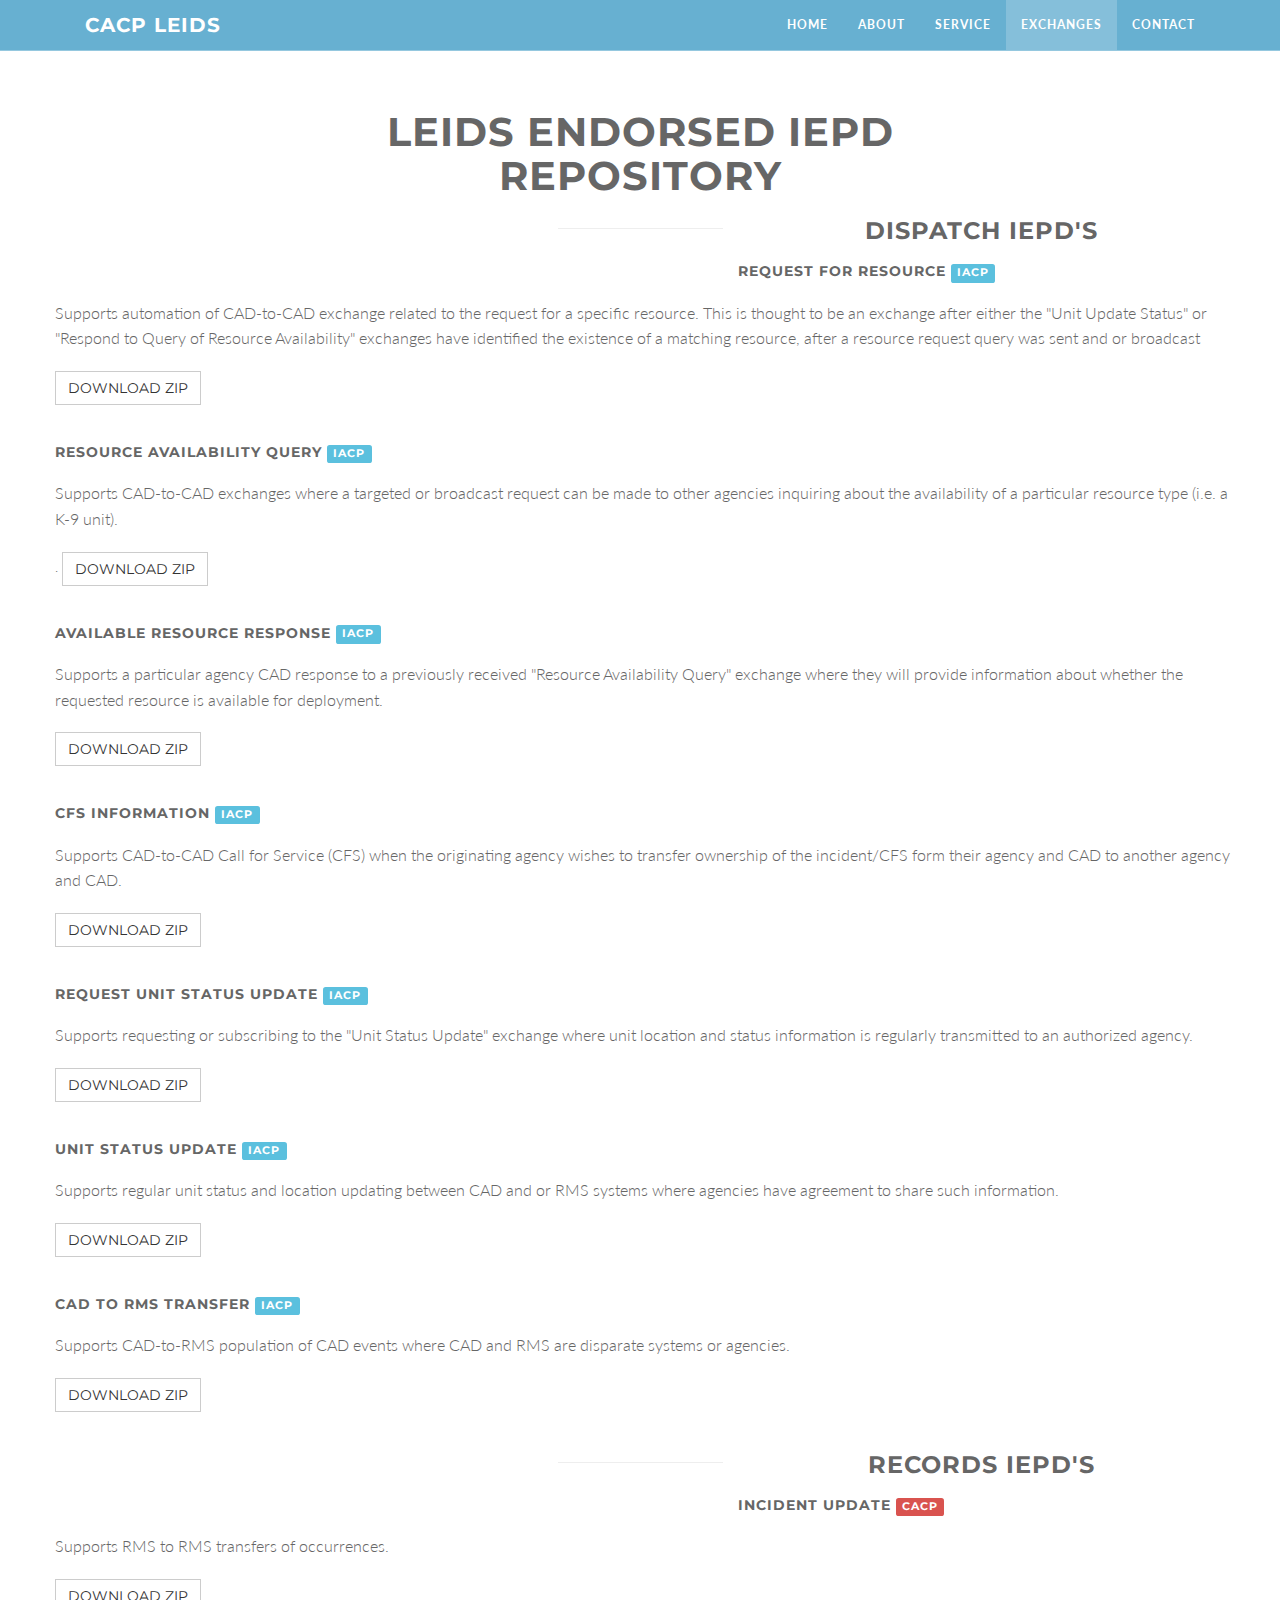
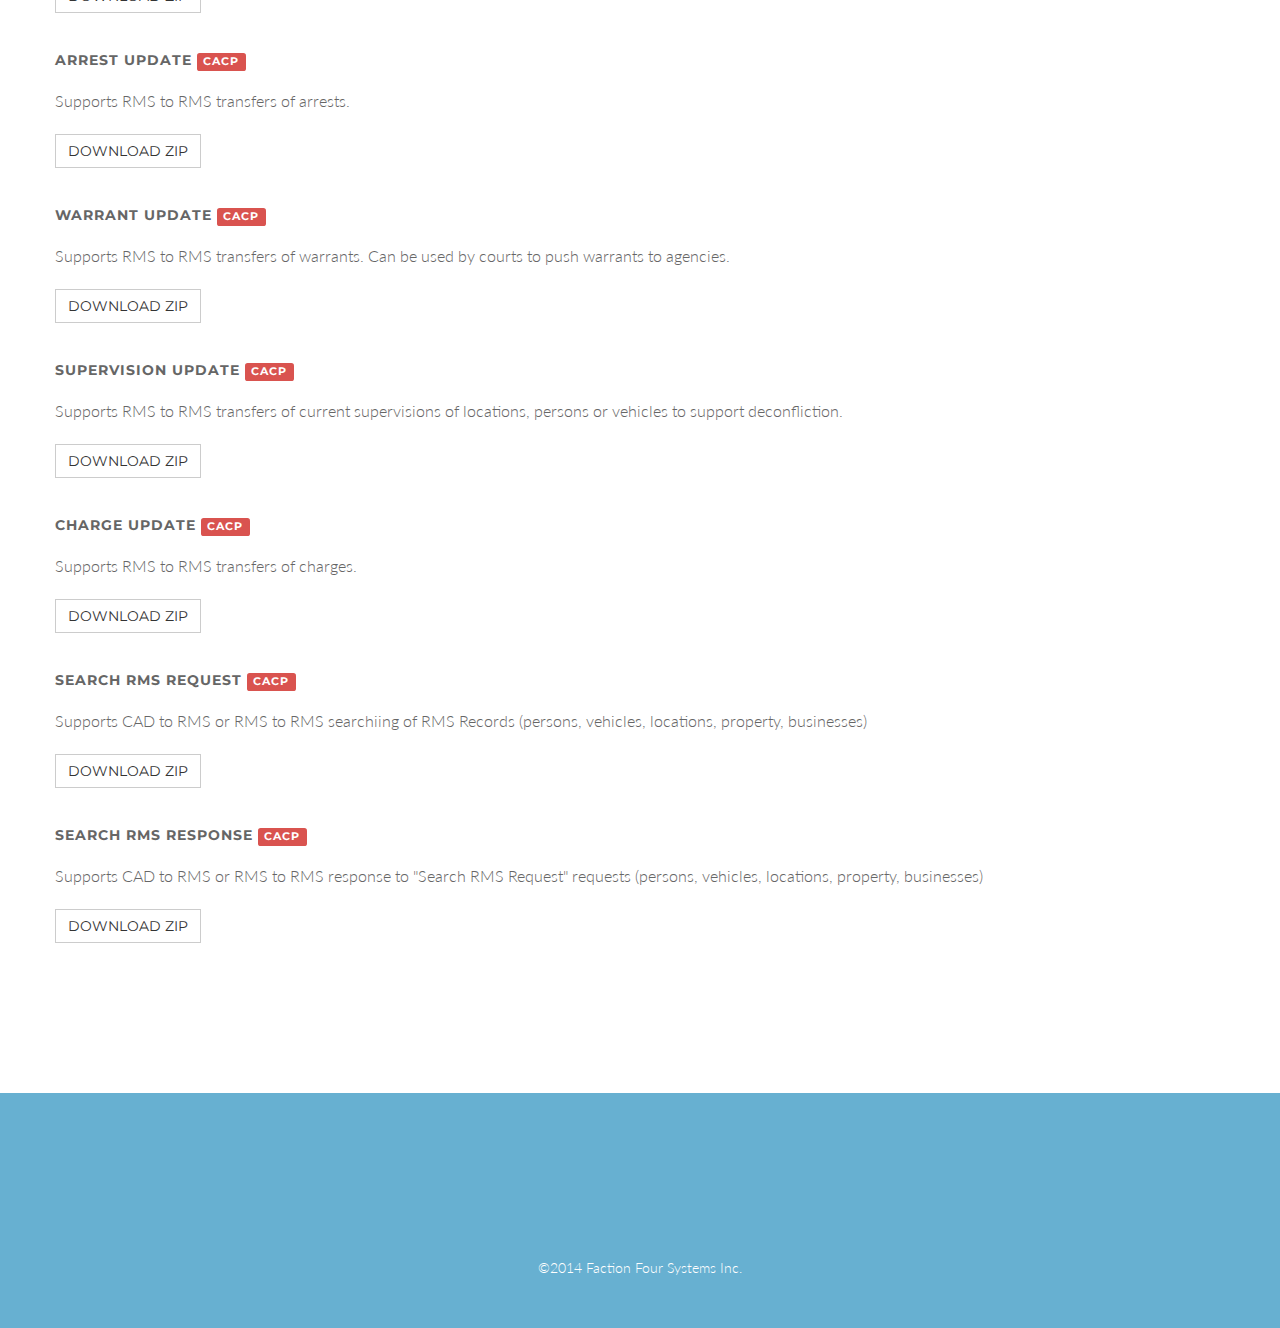
==== exchanges.html @ b294ba20 "Updated site contents" ====
<!DOCTYPE html>
<html lang="en">

<head>
    <meta charset="utf-8">
    <meta name="viewport" content="width=device-width, initial-scale=1.0">
    <meta name="description" content="">
    <meta name="author" content="">

    <title>CACP LEIDS</title>

    <!-- Bootstrap Core CSS -->
    <link href="css/bootstrap.min.css" rel="stylesheet" type="text/css">

    <!-- Fonts -->
    <link href="font-awesome/css/font-awesome.min.css" rel="stylesheet" type="text/css">
	<link href="css/animate.css" rel="stylesheet" />
    <!-- Squad theme CSS -->
    <link href="css/style.css" rel="stylesheet">
	<link href="color/default.css" rel="stylesheet">

</head>

<body id="page-top" data-spy="scroll" data-target=".navbar-custom">
	<!-- Preloader -->
	<div id="preloader">
	  <div id="load"></div>
	</div>

    <nav class="navbar-custom navbar-fixed-top top-nav-collapse" role="navigation">
        <div class="container">
            <div class="navbar-header page-scroll">
                <button type="button" class="navbar-toggle" data-toggle="collapse" data-target=".navbar-main-collapse">
                    <i class="fa fa-bars"></i>
                </button>
                <a class="navbar-brand" href="index.html">
                    <h1 class="secondary_brand">CACP LEIDS</h1>
                </a>
            </div>

            <!-- Collect the nav links, forms, and other content for toggling -->
            <div class="collapse navbar-collapse navbar-right navbar-main-collapse">
      <ul class="nav navbar-nav">
        <li><a href="index.html#intro">Home</a></li>
        <li><a href="index.html#about">About</a></li>
		<li><a href="index.html#service">Service</a></li>
        <li class="active"><a href="index.html#exchange">Exchanges</a></li>
		<li><a href="index.html#contact">Contact</a></li>
      </ul>
            </div>
            <!-- /.navbar-collapse -->
        </div>
        <!-- /.container -->
    </nav>

	<!-- Section: about -->
    <section id="exchanges" class="home-section text-center">
		<div class="heading-about">
			<div class="container">
			<div class="row">
				<div class="col-lg-8 col-lg-offset-2">
					<div class="wow bounceInDown" data-wow-delay="0.4s">
					<div class="section-heading">
					<h2>LEIDS ENDORSED IEPD REPOSITORY</h2>
					</div>
				</div>
			</div>
			</div>


            <div class="row">
                <div class="col-lg-2 col-lg-offset-5">
                    <hr class="marginbot-50">
                </div>
            
            <h3>Dispatch IEPD's</h3>
            <div class="row company-social">
                <h5>Request for Resource <span class="label label-info">IACP</span></h5>
                <p>Supports automation of CAD-to-CAD exchange related to the request for a specific resource. This is thought to be an exchange after either the "Unit Update Status" or "Respond to Query of Resource Availability" exchanges have identified the existence of a matching resource, after a resource request query was sent and or broadcast</p>
                <button type="button" onclick="location.href='http://www.theiacp.org/Portals/0/pdfs/IEPDs/Request%20For%20Resource.zip'" class="btn btn-default" aria-label="Left Align">Download ZIP</button>
            
            </div>

            <div class="row company-social">
                <h5>Resource Availability Query <span class="label label-info">IACP</span></h5>
                <p>Supports CAD-to-CAD exchanges where a targeted or broadcast request can be made to other agencies inquiring about the availability of a particular resource type (i.e. a K-9 unit).</p>.
                
                <button type="button" onclick="location.href='http://www.theiacp.org/Portals/0/pdfs/IEPDs/Resource%20Availability%20Query.zip'" class="btn btn-default" aria-label="Left Align">Download ZIP</button>
            </div>
            
            <div class="row company-social">
                <h5>Available Resource Response <span class="label label-info">IACP</span></h5>
                <p>Supports a particular agency CAD response to a previously received "Resource Availability Query" exchange where they will provide information about whether the requested resource is available for deployment.</p>
                
                <button type="button" onclick="location.href='http://www.theiacp.org/Portals/0/pdfs/IEPDs/Available%20Resource%20Response.zip'" class="btn btn-default" aria-label="Left Align">Download ZIP</button>
            </div>

            <div class="row company-social">
                <h5>CFS Information <span class="label label-info">IACP</span></h5>
                <p>Supports CAD-to-CAD Call for Service (CFS) when the originating agency wishes to transfer ownership of the incident/CFS form their agency and CAD to another agency and CAD.</p>
                
                <button type="button" onclick="location.href='http://www.theiacp.org/Portals/0/pdfs/IEPDs/Detailed%20CFS%20Information.zip'" class="btn btn-default" aria-label="Left Align">Download ZIP</button>
            </div>

            <div class="row company-social">
                <h5>Request Unit Status Update <span class="label label-info">IACP</span></h5>
                <p>Supports requesting or subscribing to the "Unit Status Update" exchange where unit location and status information is regularly transmitted to an authorized agency.</p>
                
                <button type="button" onclick="location.href='http://www.theiacp.org/Portals/0/pdfs/IEPDs/Request%20Unit%20Status%20Update.zip'" class="btn btn-default" aria-label="Left Align">Download ZIP</button>
            </div>

            
            <div class="row company-social">
                <h5>Unit Status Update <span class="label label-info">IACP</span></h5>
                <p>Supports regular unit status and location updating between CAD and or RMS systems where agencies have agreement to share such information.</p>
                
                <button type="button" onclick="location.href='http://www.theiacp.org/Portals/0/pdfs/IEPDs/Unit%20Status%20Update.zip'" class="btn btn-default" aria-label="Left Align">Download ZIP</button>
            </div>

            <div class="row company-social">
                <h5>CAD to RMS Transfer <span class="label label-info">IACP</span></h5>
                <p>Supports CAD-to-RMS population of CAD events where CAD and RMS are disparate systems or agencies.</p>
                
                <button type="button" onclick="location.href='http://www.theiacp.org/Portals/0/pdfs/IEPDs/CAD%20To%20RMS%20Transfer.zip'" class="btn btn-default" aria-label="Left Align">Download ZIP</button>
            </div>
            </div>
            <div class="row">
                <div class="col-lg-2 col-lg-offset-5">
                    <hr class="marginbot-50">
                </div>
            
            <h3>Records IEPD's</h3>
            <div class="row company-social">
                <h5>Incident Update <span class="label label-danger">CACP</span></h5>
                <p>Supports RMS to RMS transfers of occurrences.</p>
                <button type="button" onclick="#" class="btn btn-default" aria-label="Left Align">Download ZIP</button>
            </div>
            <div class="row company-social">
                <h5>Arrest Update <span class="label label-danger">CACP</span></h5>
                <p>Supports RMS to RMS transfers of arrests.</p>
                <button type="button" onclick="#" class="btn btn-default" aria-label="Left Align">Download ZIP</button>
            </div>
            <div class="row company-social">
                <h5>Warrant Update <span class="label label-danger">CACP</span></h5>
                <p>Supports RMS to RMS transfers of warrants.  Can be used by courts to push warrants to agencies.</p>
                <button type="button" onclick="#" class="btn btn-default" aria-label="Left Align">Download ZIP</button>
            </div>
            <div class="row company-social">
                <h5>Supervision Update <span class="label label-danger">CACP</span></h5>
                <p>Supports RMS to RMS transfers of current supervisions of locations, persons or vehicles to support deconfliction.</p>
                <button type="button" onclick="#" class="btn btn-default" aria-label="Left Align">Download ZIP</button>
            </div>
            <div class="row company-social">
                <h5>Charge Update <span class="label label-danger">CACP</span></h5>
                <p>Supports RMS to RMS transfers of charges.</p>
                <button type="button" onclick="#" class="btn btn-default" aria-label="Left Align">Download ZIP</button>
            </div>
            <div class="row company-social">
                <h5>Search RMS Request <span class="label label-danger">CACP</span></h5>
                <p>Supports CAD to RMS or RMS to RMS searchiing of RMS Records (persons, vehicles, locations, property, businesses)</p>
                <button type="button" onclick="#" class="btn btn-default" aria-label="Left Align">Download ZIP</button>
            </div>
            <div class="row company-social">
                <h5>Search RMS Response <span class="label label-danger">CACP</span></h5>
                <p>Supports CAD to RMS or RMS to RMS response to "Search RMS Request" requests (persons, vehicles, locations, property, businesses)</p>
                <button type="button" onclick="#" class="btn btn-default" aria-label="Left Align">Download ZIP</button>
            </div>

        </div>	

		</div>
	</section>
	<!-- /Section: contact -->

	<footer>
		<div class="container">
			<div class="row">
				<div class="col-md-12 col-lg-12">
					<div class="wow shake" data-wow-delay="0.4s">
					<div class="page-scroll marginbot-30">
						<a href="#intro" id="totop" class="btn btn-circle">
							<i class="fa fa-angle-double-up animated"></i>
						</a>
					</div>
					</div>
				</div>
                <div class="text-light">&copy;2014 Faction Four Systems Inc.</div>
			</div>	
		</div>
	</footer>

    <!-- Core JavaScript Files -->
    <script src="js/jquery.min.js"></script>
    <script src="js/bootstrap.min.js"></script>
    <script src="js/jquery.easing.min.js"></script>	
	<script src="js/jquery.scrollTo.js"></script>
	<script src="js/wow.min.js"></script>
    <!-- Custom Theme JavaScript -->
    <script src="js/custom.js"></script>

</body>

</html>
---- css/style.css ----
/* ==== Google font ==== */
@import url('http://fonts.googleapis.com/css?family=Lato:100,300,400,700,900,100italic,300italic,400italic,700italic,900italic|Montserrat:700|Merriweather:400italic');

.voffset  { margin-top: 2px; }
.voffset1 { margin-top: 5px; }
.voffset2 { margin-top: 10px; }
.voffset3 { margin-top: 15px; }
.voffset4 { margin-top: 30px; }
.voffset5 { margin-top: 40px; }
.voffset6 { margin-top: 60px; }
.voffset7 { margin-top: 80px; }
.voffset8 { margin-top: 100px; }
.voffset9 { margin-top: 150px; }

.img-std {
    height:300px;
}



body {
    width: 100%;
    height: 100%;
    font-family: 'Lato',sans-serif;
	font-weight: 300;
    color: #666;
    background-color: #fff;
}

html {
    width: 100%;
    height: 100%;
}

h1,
h2,
h3,
h4,
h5,
h6 {
    margin: 0 0 20px;
    text-transform: uppercase;
    font-family: Montserrat,sans-serif;
    font-weight: 700;
    letter-spacing: 1px;
}

p {
    margin: 0 0 20px;
    font-size: 16px;
    line-height: 1.6em;
}

p.lead {
	font-weight: 600;
}

a {
    color: #28c3ab;
    -webkit-transition: all .2s ease-in-out;
    -moz-transition: all .2s ease-in-out;
    transition: all .2s ease-in-out;
}

a:hover,
a:focus {
    text-decoration: none;
    color: #176e61;
}

.light {
    font-weight: 400;
}

.navbar {
    margin-bottom: 0;
    border-bottom: 1px solid rgba(255,255,255,.3);
	
}

.navbar-brand {
    font-weight: 700;
}
.navbar-brand {
  height: 40px;
  padding: 5px 15px;
  font-size: 18px;
  line-height: 1em;
}

.navbar-brand h1{
	color: #fff;
  font-size: 20px;
  line-height: 40px;
}

.navbar-brand:focus {
    outline: 0;
}

.nav.navbar-nav {
    background-color: rgba(255,255,255,.4);
}

.navbar-custom.top-nav-collapse .nav.navbar-nav {
    background-color: rgba(0,0,0,0);
}


.navbar-custom ul.nav li a {
	font-size: 12px;
	letter-spacing: 1px;
    color: #444;
	text-transform: uppercase;
	font-weight: 700;
}

.navbar-custom.top-nav-collapse ul.nav li a {
	    -webkit-transition: all .2s ease-in-out;
    -moz-transition: all .2s ease-in-out;
    transition: all .2s ease-in-out;
	color: #fff;
}

.navbar-custom ul.nav ul.dropdown-menu {
	  border-radius: 0;	
}

.navbar-custom ul.nav ul.dropdown-menu li {
	border-bottom: 1px solid #f5f5f5;

}

.navbar-custom ul.nav ul.dropdown-menu li:last-child{
	border-bottom: none;
}

.navbar-custom ul.nav ul.dropdown-menu li a {
	padding: 10px 20px;
}

.navbar-custom ul.nav ul.dropdown-menu li a:hover {
	background: #fefefe;
}

.navbar-custom.top-nav-collapse ul.nav ul.dropdown-menu li a {
	color: #666;
}

.navbar-custom .nav li a {
    -webkit-transition: background .3s ease-in-out;
    -moz-transition: background .3s ease-in-out;
    transition: background .3s ease-in-out;
}

.navbar-custom .nav li a:hover,
.navbar-custom .nav li a:focus,
.navbar-custom .nav li.active {
    outline: 0;
    background-color: rgba(255,255,255,.2);
}
.navbar-custom .nav li a:hover,
.navbar-custom .nav li a:focus,
.navbar-custom .nav li.active {
    outline: 0;
    background-color: rgba(255,255,255,.2);
}

.navbar-toggle {
    padding: 4px 6px;
    font-size: 14px;
    color: #fff;
}

.navbar-toggle:focus,
.navbar-toggle:active {
    outline: 0;
}


/* loader */
#preloader {
    background: #ffffff;
    bottom: 0;
    height: 100%;
    left: 0;
    position: fixed;
    right: 0;
    top: 0;
    width: 100%;
    z-index: 999;
}


#loaderInner {
    background:#ffffff url(../img/spinner.gif) center center no-repeat;
    height: 60px;
    left: 50%;
    margin: -50px 0 0 -50px;
    position: absolute;
    top: 50%;
    width: 60px;
}

@keyframes boxSpin{
  0%{
    transform: translate(-10px, 0px);
  }
  25%{
    transform: translate(10px, 10px);
  }
  50%{
    transform: translate(10px, -10px);
  }
  75%{
    transform: translate(-10px, -10px);
  }
  100%{
    transform: translate(-10px, 10px);
  }
}


@keyframes shadowSpin{
  0%{
    box-shadow: 10px -10px #39CCCC, -10px 10px #FFDC00;
  }
  25%{
    box-shadow: 10px 10px #39CCCC, -10px -10px #FFDC00;
  }
  50%{
    box-shadow: -10px 10px #39CCCC, 10px -10px #FFDC00;
  }
  75%{
    box-shadow: -10px -10px #39CCCC, 10px 10px #FFDC00;
  }
  100%{
    box-shadow: 10px -10px #39CCCC, -10px 10px #FFDC00;
  }
}

#load {
	z-index: 9999;
  background-color: #FF4136;
  opacity: 0.75;
  width: 10px;
  height: 10px;
  position: absolute;
  top: 50%;
  margin: -5px auto 0 auto;
  left: 0;
  right: 0;
  border-radius: 0px;
  border: 5px solid #FF4136;
  box-shadow: 10px 0px #39CCCC, 10px 0px #01FF70;
  animation: shadowSpin 1s ease-in-out infinite;
}

/* misc */
hr {
  margin-top: 10px;
}

/* margins */
.marginbot-0{margin-bottom:0 !important;}
.marginbot-10{margin-bottom:10px !important;}
.marginbot-20{margin-bottom:20px !important;}
.marginbot-30{margin-bottom:30px !important;}
.marginbot-40{margin-bottom:40px !important;}
.marginbot-50{margin-bottom:50px !important;}

/* ===========================
--- General sections
============================ */

.home-section {
    padding-top: 110px;
    padding-bottom: 110px;
	display:block;
    position:relative;
    z-index:120;
}


.section-heading h2 {
	font-size: 40px;
}
.section-heading i {
	margin-bottom: 20px;
}


/* --- section bg var --- */

.bg-white {
	background: #fff;
}

.bg-gray {
	background: #f8f8f8;
}


.bg-dark {
	background: #575757;
}

/* --- section color var --- */

.text-light {
	color: #fff;
}



/* ===========================
--- Intro
============================ */

.intro {
	width:100%;
	position:relative;
	
	background: url(../img/click.jpg) no-repeat top center;
}

#intro.intro {
	padding:20% 0 0 0;
}

.intro .slogan {
	text-align: center;

}

.intro .page-scroll {
	text-align: center;
}

.brand-heading {
    font-size: 40px;
}

.intro-text {
    font-size: 18px;
}

.intro .slogan h2 {
	color: #FFF;
	text-shadow: none;
	font-size: 60px;
	line-height: 60px;
	font-weight: 700;
	font-family: Montserrat, sans-serif;
	background-color: rgba(0, 0, 0, 0);
	text-decoration: none;
	text-transform: uppercase;
	border-width: 0px;
	border-color: #000;
	border-style: none;
	text-shadow: -1px 0 1px #000;
}

.intro .slogan h4 {
	color: #fff;
	text-shadow: -1px 1px 1px #000;
}


/* ===========================
--- About
============================ */

.boxed-grey {
	background: #f9f9f9;
	padding: 20px;
}

.team h5 {
	margin-bottom: 10px;
}

.team p.subtitle {
	margin-bottom: 10px;
}

.avatar {
	margin-bottom: 20px;
}

.team-social {
	margin-left: 0;
	padding-left: 0;
	
}

.team-social {
	text-align: center;
}

.team-social li{
    display: inline-block;
	margin:0 !important;
	padding:0;
}


.team-social a{
	margin:0;
	padding:0;
    display: block;
	width: 40px;
    height: 40px;
    line-height: 40px;
    text-align: center;
    background: #3bbec0;
	color: #fff;
    -webkit-transition: background .3s ease-in-out;
    transition: background .3s ease-in-out;
}
.team-social a i{
	text-align: center;
	margin:0;
	padding:0;
}
.team-social .social-facebook a{background: #3873ae;}
.team-social .social-twitter a{background: #62c6f8;}
.team-social .social-dribble a{background: #d74980;}
.team-social .social-deviantart a{background: #8da356;}
.team-social .social-google a{background: #000;}
.team-social .social-vimeo a{background: #51a6d3;}
.team-social .social-facebook a:hover{background: #4893ce;}
.team-social .social-twitter a:hover{background: #82e6ff;}
.team-social .social-dribble a:hover{background: #f769a0;}
.team-social .social-deviantart a:hover{background: #adc376;}
.team-social .social-google a:hover{background: #333;}
.team-social .social-vimeo a:hover{background: #71c6f3;}


/* ===========================
--- Services
============================ */

.service-icon {
	margin-bottom: 20px;
}	



/* ===========================
--- Contact
============================ */

form#contact-form .form-group label {
	text-align: left !important;
	display: block;
	text-transform: uppercase;
	letter-spacing: 1px;
	font-size: 12px;
}
form#contact-form input,form#contact-form select,form#contact-form textarea {
	border-radius: 0;
	border: 1px solid #eee;
  -webkit-box-shadow: none;
          box-shadow:  none;
}

form#contact-form input:focus,form#contact-form select:focus,form#contact-form textarea:focus {
  -webkit-box-shadow: 0 1px 2px rgba(0, 0, 0, .05);
          box-shadow: 0 1px 2px rgba(0, 0, 0, .05);
}
.input-group-addon {
  background-color: #fefefe;
  border: 1px solid #eee;
  border-radius: 0;
}

.widget-contact {
	text-align: left;
}


.company-social {
	margin-left: 0;
	padding-left: 0;
	margin-top: 20px;
    margin-bottom:40px;
}

.company-social {
	text-align: left;
}

.company-social li{
    display: inline-block;
	margin:0 !important;
	padding:0;
}


.company-social a{
	margin:0;
	padding:0;
    display: block;
	width: 40px;
    height: 40px;
    line-height: 40px;
    text-align: center;
    background: #3bbec0;
	color: #fff;
    -webkit-transition: background .3s ease-in-out;
    transition: background .3s ease-in-out;
}
.company-social a i{
	text-align: center;
	margin:0;
	padding:0;
}
.company-social .social-facebook a{background: #3873ae;}
.company-social .social-twitter a{background: #62c6f8;}
.company-social .social-dribble a{background: #d74980;}
.company-social .social-deviantart a{background: #8da356;}
.company-social .social-google a{background: #000;}
.company-social .social-vimeo a{background: #51a6d3;}
.company-social .social-facebook a:hover{background: #4893ce;}
.company-social .social-twitter a:hover{background: #82e6ff;}
.company-social .social-dribble a:hover{background: #f769a0;}
.company-social .social-deviantart a:hover{background: #adc376;}
.company-social .social-google a:hover{background: #333;}
.company-social .social-vimeo a:hover{background: #71c6f3;}



/* ===========================
--- Footer
============================ */

footer {
	text-align: center;
	padding: 50px 0 ;
	
}

footer p {
	color: #f8f8f8;
}

/* ==========================
Parallax
============================= */

#parallax1{	
	background-image: url(../img/parallax/1.jpg);
}

#parallax1:after {	
	background-image: url([data-uri]);
	content: "";
	position: absolute;
	bottom: 0;
	left: 0;
	right: 0;
	top: 0;
	opacity: 0.7;
	z-index: -1;
}


#parallax2{	
	background-image: url(../img/parallax/2.jpg);

}

#parallax2:after  {	
	background-image: url([data-uri]);
	content: "";
	position: absolute;
	bottom: 0;
	left: 0;
	right: 0;
	top: 0;
	opacity: 0.7;
	z-index: -1;
}


/* ===========================
--- Elements
============================ */

.btn {
	border-radius: 0;
    text-transform: uppercase;
    font-family: Montserrat,sans-serif;
    font-weight: 400;
    -webkit-transition: all .3s ease-in-out;
    -moz-transition: all .3s ease-in-out;
    transition: all .3s ease-in-out;
}


.btn-circle {
    width: 70px;
    height: 70px;
    margin-top: 15px;
    padding: 7px 16px;
    border: 2px solid #fff;
    border-radius: 50%;
    font-size: 40px;
    color: #fff;
    background: 0 0;
    -webkit-transition: background .3s ease-in-out;
    -moz-transition: background .3s ease-in-out;
    transition: background .3s ease-in-out;
}

.btn-circle.btn-dark {
    border: 2px solid #666;
    color: #666;
}


.btn-circle:hover,
.btn-circle:focus {
    outline: 0;
    color: #fff;
    background: rgba(255,255,255,.1);
}

.btn-circle.btn-dark :hover,
.btn-circle.btn-dark :focus {
    outline: 0;
    color: #999;
    background: #fff;
}

.btn-circle.btn-dark :hover i,
.btn-circle.btn-dark :focus i{
    color: #999;
}

.page-scroll .btn-circle i.animated {
    -webkit-transition-property: -webkit-transform;
    -webkit-transition-duration: 1s;
    -moz-transition-property: -moz-transform;
    -moz-transition-duration: 1s;
}

.page-scroll .btn-circle:hover i.animated {
    -webkit-animation-name: pulse;
    -moz-animation-name: pulse;
    -webkit-animation-duration: 1.5s;
    -moz-animation-duration: 1.5s;
    -webkit-animation-iteration-count: infinite;
    -moz-animation-iteration-count: infinite;
    -webkit-animation-timing-function: linear;
    -moz-animation-timing-function: linear;
}

@-webkit-keyframes pulse {    
    0 {
        -webkit-transform: scale(1);
        transform: scale(1);
    }

    50% {
        -webkit-transform: scale(1.2);
        transform: scale(1.2);
    }

    100% {
        -webkit-transform: scale(1);
        transform: scale(1);
    }
}

@-moz-keyframes pulse {    
    0 {
        -moz-transform: scale(1);
        transform: scale(1);
    }

    50% {
        -moz-transform: scale(1.2);
        transform: scale(1.2);
    }

    100% {
        -moz-transform: scale(1);
        transform: scale(1);
    }
}


#text {
    color: #fff;
    background: #ffcc00;
}

#map {
	height: 500px;
}


.btn-skin:hover,
.btn-skin:focus,
.btn-skin:active,
.btn-skin.active {
  color: #fff;
  background-color: #666;
  border-color: #666;
}


.btn-default:hover,
.btn-default:focus {
    border: 1px solid #28c3ab;
    outline: 0;
    color: #000;
    background-color: #28c3ab;
}

.btn-huge {
    padding: 25px;
    font-size: 26px;
}

.banner-social-buttons {
    margin-top: 0;
}


/* Media queries */

@media(min-width:767px) {

    .navbar {
        padding: 20px 0;
        border-bottom: 0;
        letter-spacing: 1px;
        background: 0 0;
        -webkit-transition: background .5s ease-in-out,padding .5s ease-in-out;
        -moz-transition: background .5s ease-in-out,padding .5s ease-in-out;
        transition: background .5s ease-in-out,padding .5s ease-in-out;
    }

    .top-nav-collapse {
        padding: 0;
        background-color: #000;
    }

    .navbar-custom.top-nav-collapse {
        border-bottom: 1px solid rgba(255,255,255,.3);
    }
	
    .intro {
        height: 100%;
        padding: 0;
    }

    .brand-heading {
        font-size: 100px;
    }
	

    .intro-text {
        font-size: 25px;
    }


}
@media (max-width:768px) {
	
	.team.boxed-grey {
		margin-bottom: 30px;
	}
	
	.boxed-grey {
		margin-bottom: 30px;
	}

	
}

@media (max-width:480px) {

	.navbar-custom .nav.navbar-nav {
    background-color: rgba(255,255,255,.4);
	}
	
	.navbar.navbar-custom.navbar-fixed-top {
		margin-bottom: 30px;
	}
	
	.tp-banner-container {
		padding-top:40px;
	}

	.page-scroll a.btn-circle {
		width: 40px;
		height: 40px;
		margin-top: 10px;
		padding: 7px 0;
		border: 2px solid #fff;
		border-radius: 50%;
		font-size: 20px;
	}
	
}
---- color/default.css ----
a,.tp-caption a.btn:hover {
	color: #67b0d1;
}
.top-nav-collapse {
	background: #67b0d1;
}

.navbar-custom ul.nav ul.dropdown-menu li a:hover {
	color: #67b0d1;
}

.owl-theme .owl-controls .owl-page.active span,
.owl-theme .owl-controls.clickable .owl-page:hover span {
    background-color: #67b0d1;
}

.widget-avatar .avatar:hover {
    border: 5px solid #67b0d1;
}

.bg-skin {
	background: #67b0d1;
}

form#contact-form input:focus,form#contact-form select:focus,form#contact-form textarea:focus {
	border-color: #67b0d1;
}

footer {
    background-color: #67b0d1;
}

.btn-skin {
  color: #fff;
  background-color: #67b0d1;
  border-color: #67b0d1;
}
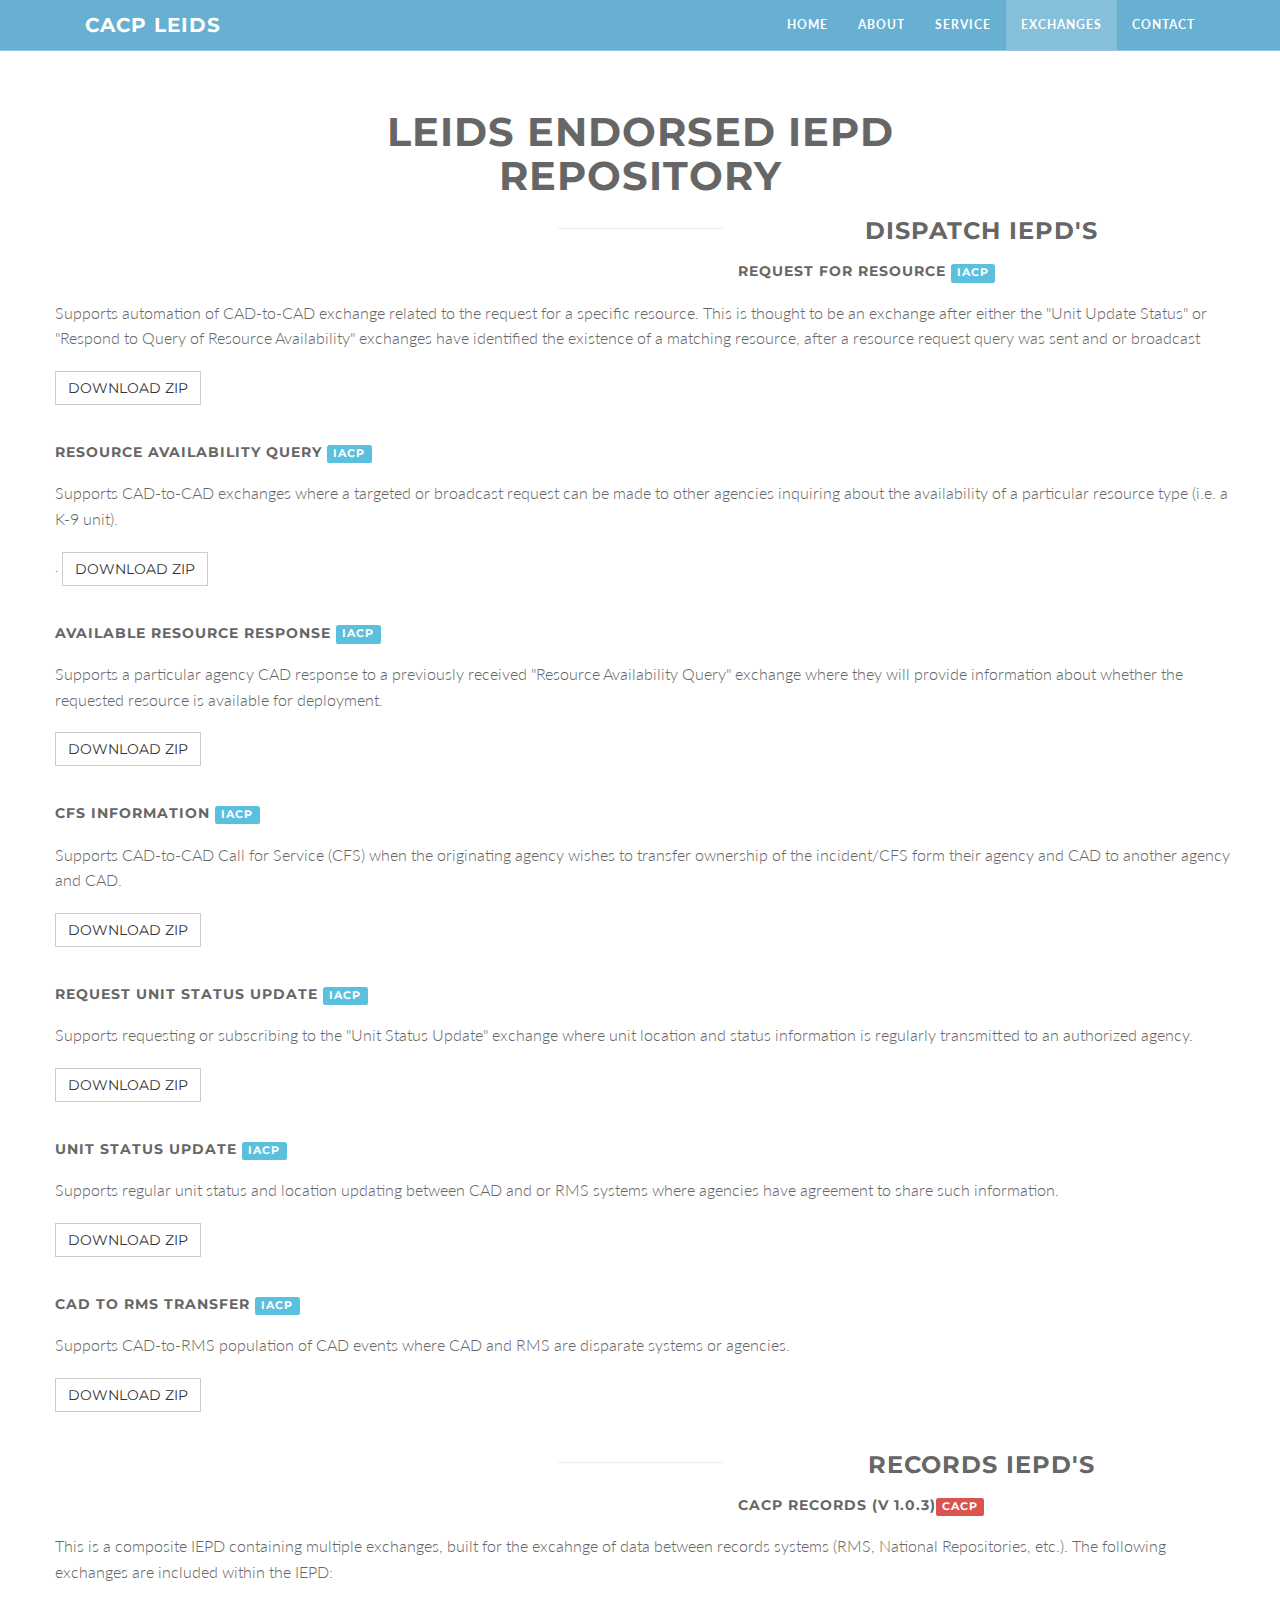
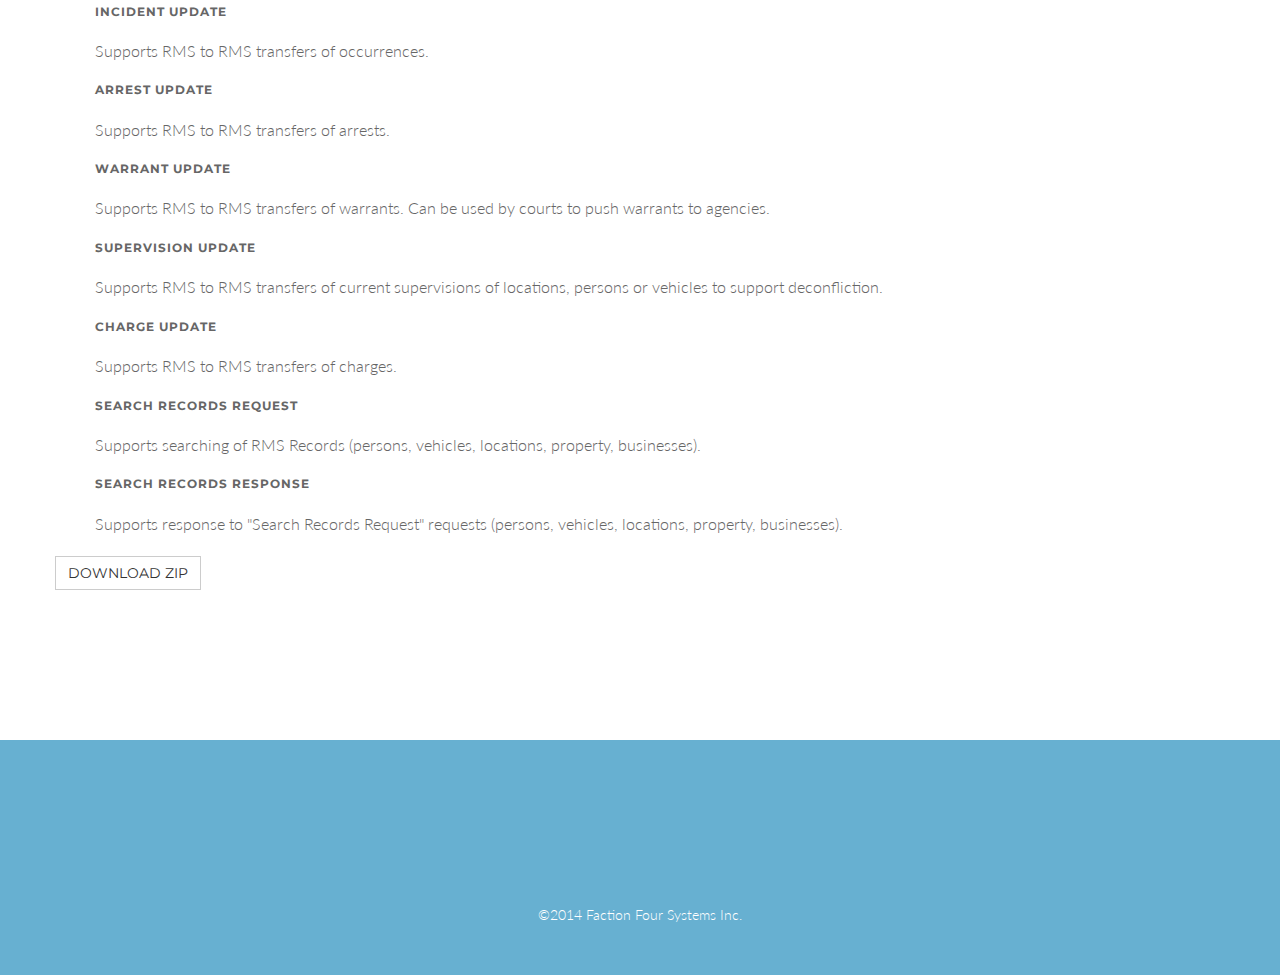
==== commit efb8749e: "Site Update" ====
--- a/exchanges.html
+++ b/exchanges.html
@@ -129,44 +129,43 @@
                     <hr class="marginbot-50">
                 </div>
             
-            <h3>Records IEPD's</h3>
-            <div class="row company-social">
-                <h5>Incident Update <span class="label label-danger">CACP</span></h5>
-                <p>Supports RMS to RMS transfers of occurrences.</p>
-                <button type="button" onclick="#" class="btn btn-default" aria-label="Left Align">Download ZIP</button>
-            </div>
-            <div class="row company-social">
-                <h5>Arrest Update <span class="label label-danger">CACP</span></h5>
-                <p>Supports RMS to RMS transfers of arrests.</p>
-                <button type="button" onclick="#" class="btn btn-default" aria-label="Left Align">Download ZIP</button>
-            </div>
-            <div class="row company-social">
-                <h5>Warrant Update <span class="label label-danger">CACP</span></h5>
-                <p>Supports RMS to RMS transfers of warrants.  Can be used by courts to push warrants to agencies.</p>
-                <button type="button" onclick="#" class="btn btn-default" aria-label="Left Align">Download ZIP</button>
-            </div>
-            <div class="row company-social">
-                <h5>Supervision Update <span class="label label-danger">CACP</span></h5>
-                <p>Supports RMS to RMS transfers of current supervisions of locations, persons or vehicles to support deconfliction.</p>
-                <button type="button" onclick="#" class="btn btn-default" aria-label="Left Align">Download ZIP</button>
-            </div>
-            <div class="row company-social">
-                <h5>Charge Update <span class="label label-danger">CACP</span></h5>
-                <p>Supports RMS to RMS transfers of charges.</p>
-                <button type="button" onclick="#" class="btn btn-default" aria-label="Left Align">Download ZIP</button>
-            </div>
-            <div class="row company-social">
-                <h5>Search RMS Request <span class="label label-danger">CACP</span></h5>
-                <p>Supports CAD to RMS or RMS to RMS searchiing of RMS Records (persons, vehicles, locations, property, businesses)</p>
-                <button type="button" onclick="#" class="btn btn-default" aria-label="Left Align">Download ZIP</button>
-            </div>
-            <div class="row company-social">
-                <h5>Search RMS Response <span class="label label-danger">CACP</span></h5>
-                <p>Supports CAD to RMS or RMS to RMS response to "Search RMS Request" requests (persons, vehicles, locations, property, businesses)</p>
-                <button type="button" onclick="#" class="btn btn-default" aria-label="Left Align">Download ZIP</button>
-            </div>
-
-        </div>	
+                <h3>Records IEPD's</h3>
+                <div class="row company-social">
+                    <h5>CACP Records (v 1.0.3)<span class="label label-danger">CACP</span></h5>
+                    <p>This is a composite IEPD containing multiple exchanges, built for the excahnge of data between records systems (RMS, National Repositories, etc.).  The following exchanges are included within the IEPD:</p>
+                    <ul>
+                        <li>
+                            <h6>Incident Update</h6>
+                             <p>Supports RMS to RMS transfers of occurrences.</p>
+                        </li>
+                        <li>
+                            <h6>Arrest Update</h6>
+                             <p>Supports RMS to RMS transfers of arrests.</p>
+                        </li>
+                        <li>
+                            <h6>Warrant Update</h6>
+                             <p>Supports RMS to RMS transfers of warrants.  Can be used by courts to push warrants to agencies.</p>
+                        </li>
+                        <li>
+                            <h6>Supervision Update</h6>
+                             <p>Supports RMS to RMS transfers of current supervisions of locations, persons or vehicles to support deconfliction.</p>
+                        </li>
+                        <li>
+                            <h6>Charge Update</h6>
+                             <p>Supports RMS to RMS transfers of charges.</p>
+                        </li>
+                        <li>
+                            <h6>Search Records Request</h6>
+                             <p>Supports searching of RMS Records (persons, vehicles, locations, property, businesses).</p>
+                        </li>
+                        <li>
+                            <h6>Search Records Response</h6>
+                             <p>Supports response to "Search Records Request" requests (persons, vehicles, locations, property, businesses).</p>
+                        </li>
+                    </ul>
+                    <button type="button" onclick="location.href='https://drive.google.com/file/d/0B40bJztPO7pFWmhOZzgyNURwVm8/view?usp=sharing'" class="btn btn-default" aria-label="Left Align">Download ZIP</button>
+                </div>
+            </div>	
 
 		</div>
 	</section>
--- a/css/style.css
+++ b/css/style.css
@@ -13,7 +13,7 @@
 .voffset9 { margin-top: 150px; }
 
 .img-std {
-    height:300px;
+    height:400px;
 }
 
 
@@ -492,7 +492,7 @@
 }
 
 .company-social li{
-    display: inline-block;
+    display: inline;
 	margin:0 !important;
 	padding:0;
 }
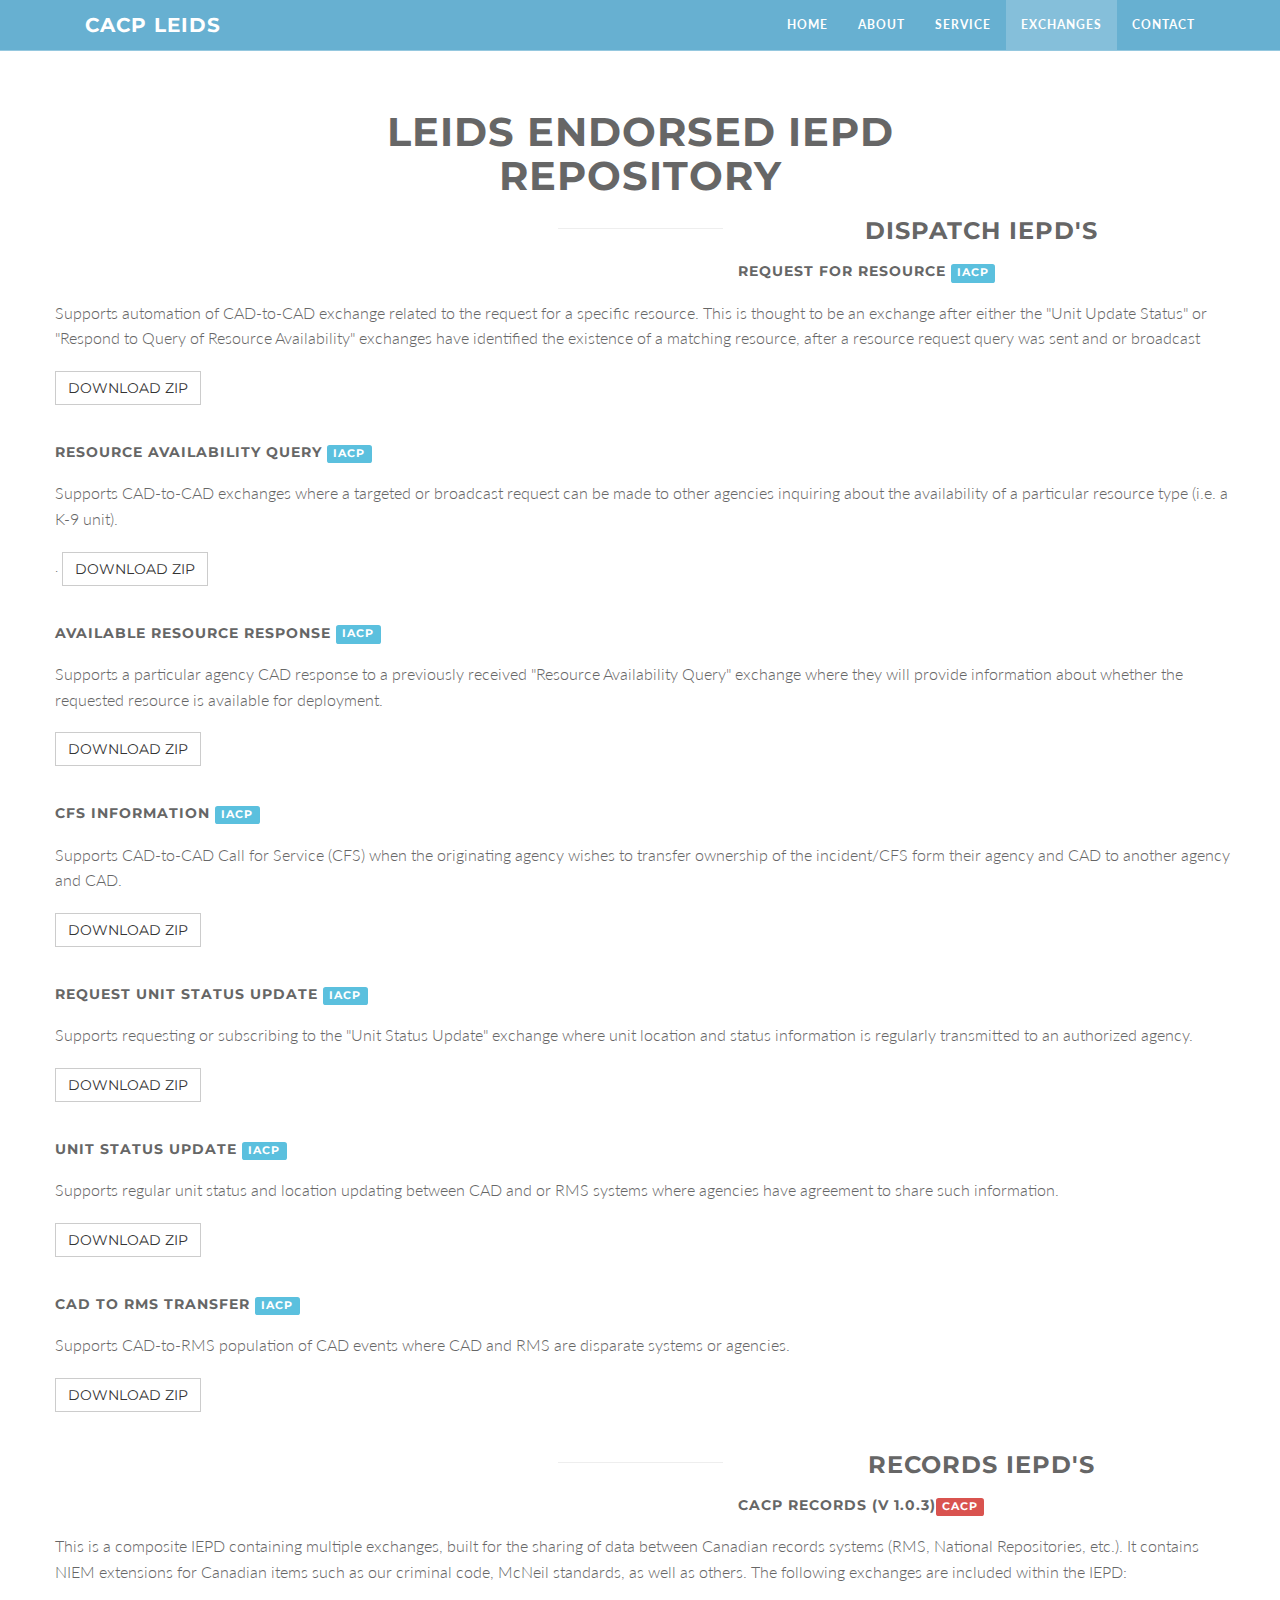
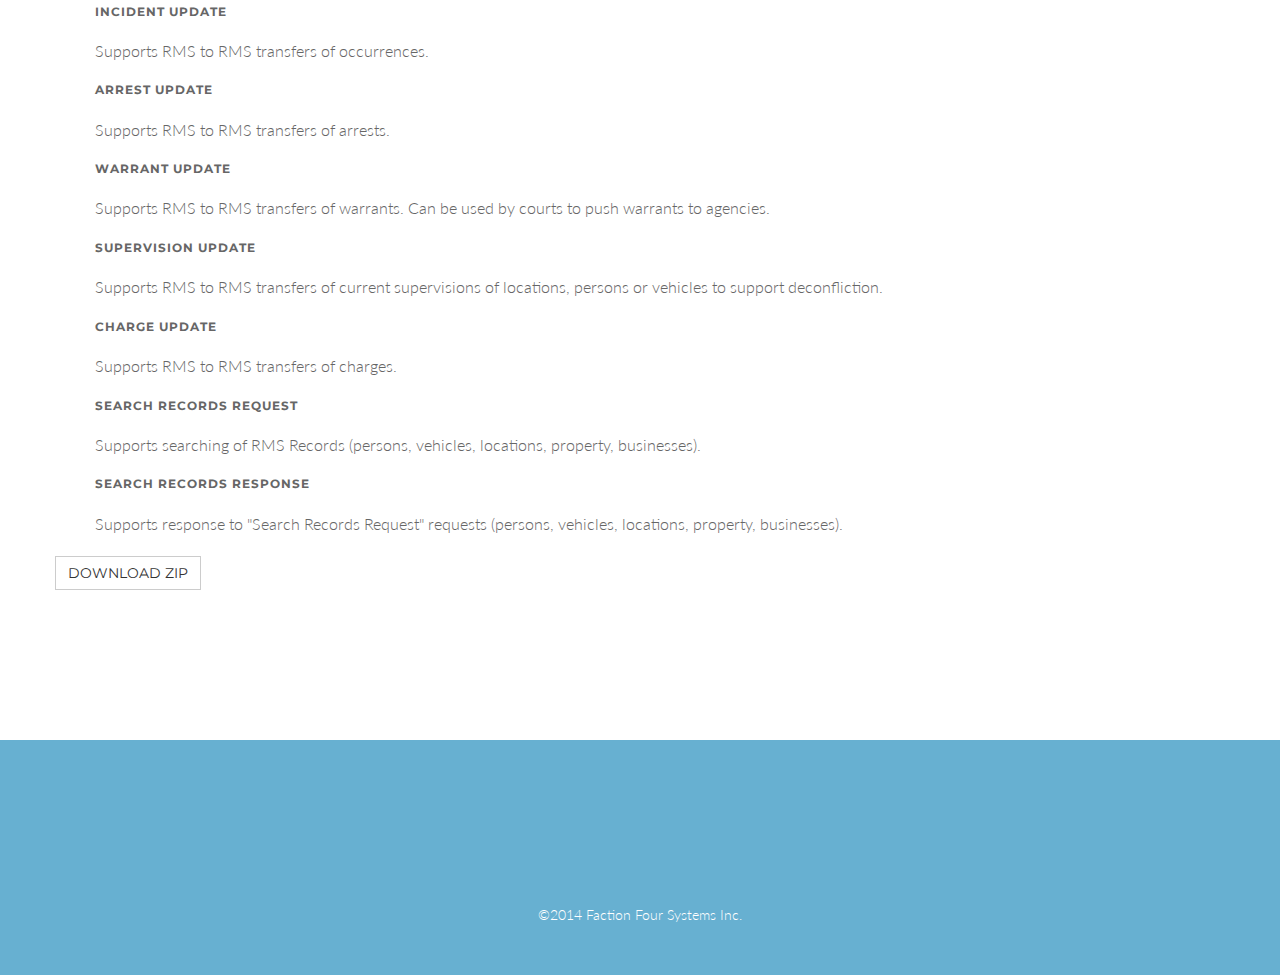
==== commit cdd5f959: "Update spelling" ====
--- a/exchanges.html
+++ b/exchanges.html
@@ -132,7 +132,7 @@
                 <h3>Records IEPD's</h3>
                 <div class="row company-social">
                     <h5>CACP Records (v 1.0.3)<span class="label label-danger">CACP</span></h5>
-                    <p>This is a composite IEPD containing multiple exchanges, built for the excahnge of data between records systems (RMS, National Repositories, etc.).  The following exchanges are included within the IEPD:</p>
+                    <p>This is a composite IEPD containing multiple exchanges, built for the sharing of data between Canadian records systems (RMS, National Repositories, etc.).  It contains NIEM extensions for Canadian items such as our criminal code, McNeil standards, as well as others.  The following exchanges are included within the IEPD:</p>
                     <ul>
                         <li>
                             <h6>Incident Update</h6>
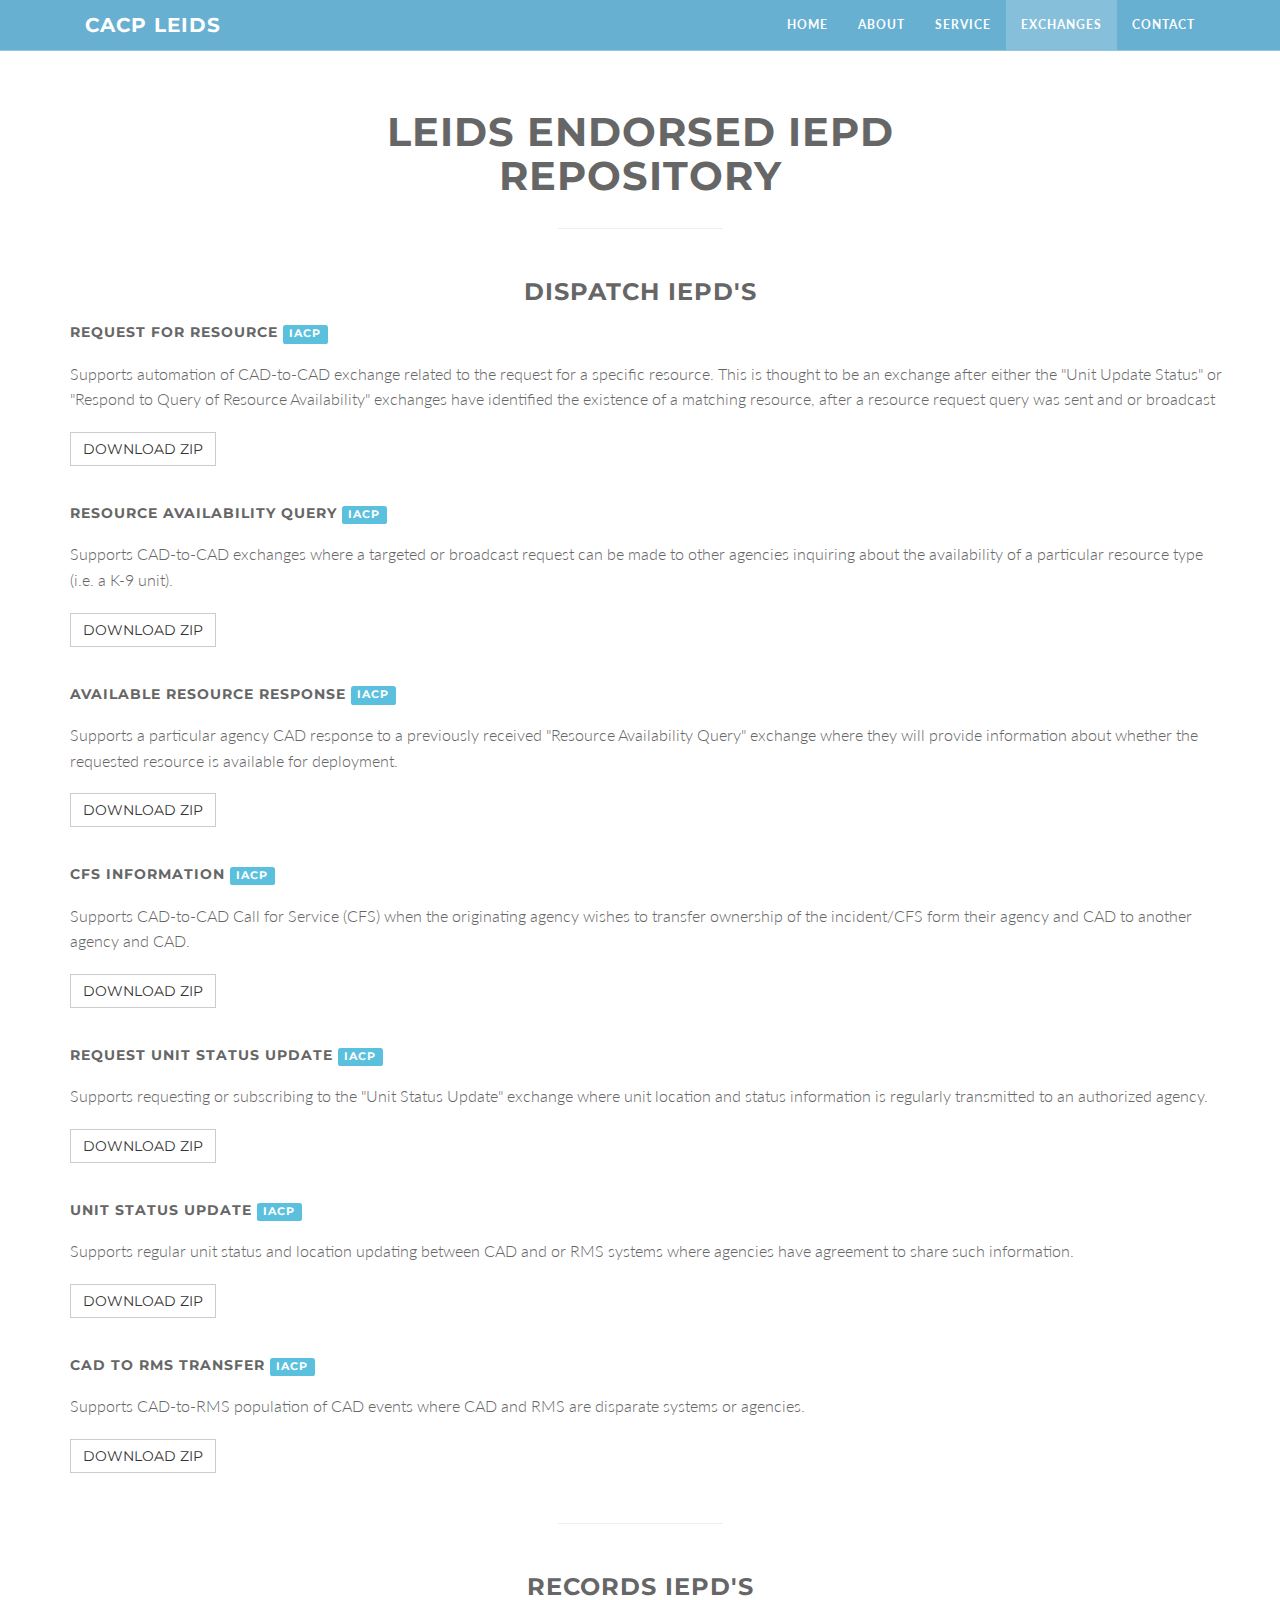
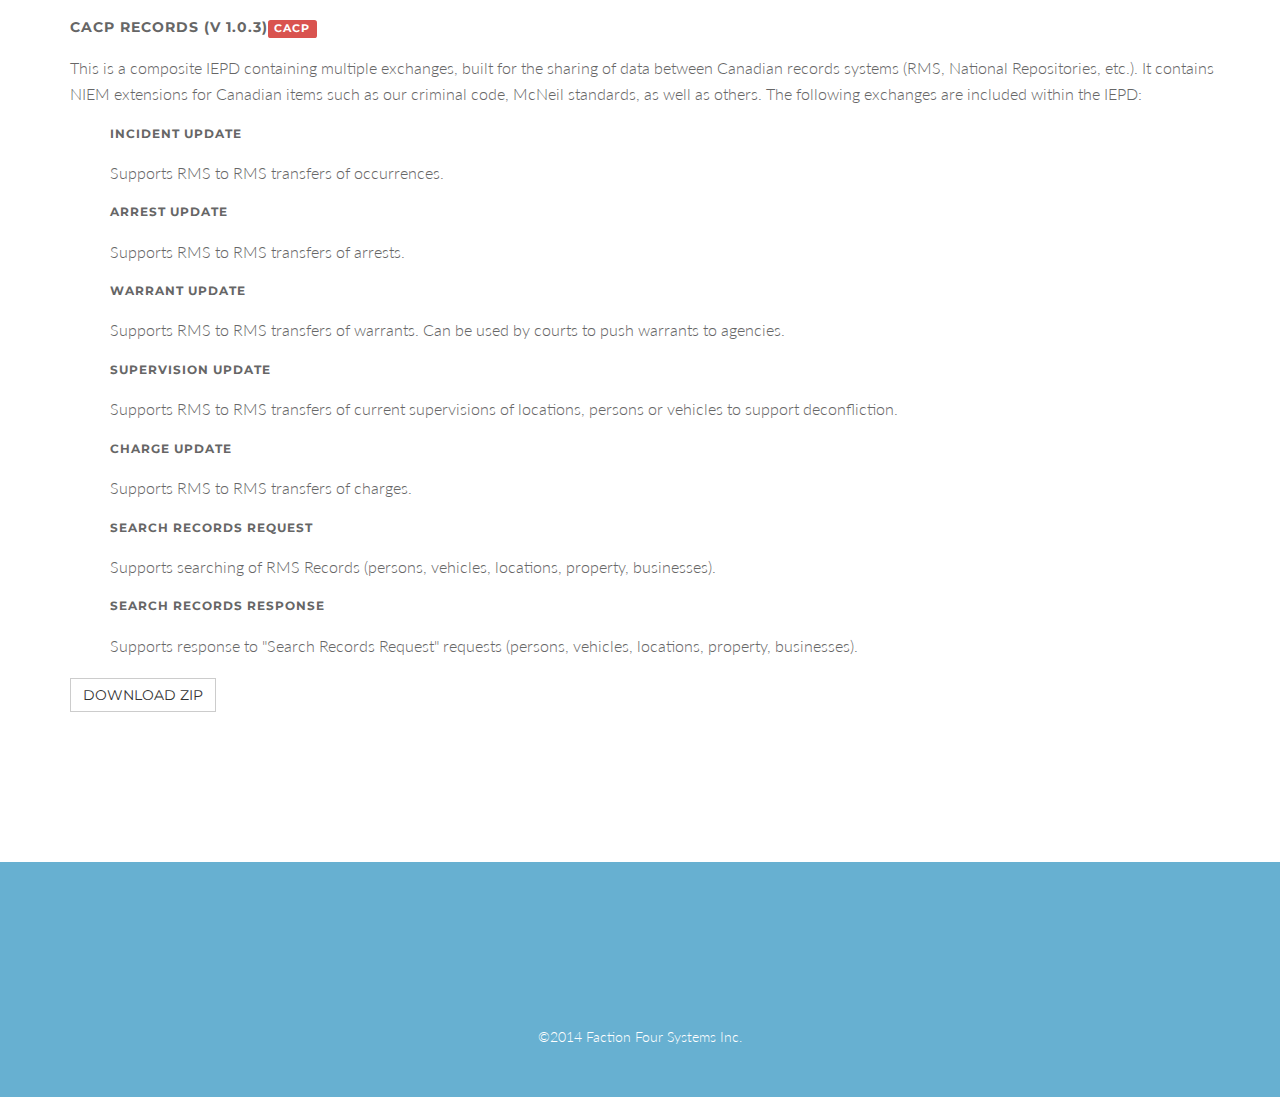
==== commit 4cbd1157: "layout repairs" ====
--- a/exchanges.html
+++ b/exchanges.html
@@ -72,7 +72,7 @@
                 <div class="col-lg-2 col-lg-offset-5">
                     <hr class="marginbot-50">
                 </div>
-            
+            <div class="col-lg-12">
             <h3>Dispatch IEPD's</h3>
             <div class="row company-social">
                 <h5>Request for Resource <span class="label label-info">IACP</span></h5>
@@ -83,7 +83,7 @@
 
             <div class="row company-social">
                 <h5>Resource Availability Query <span class="label label-info">IACP</span></h5>
-                <p>Supports CAD-to-CAD exchanges where a targeted or broadcast request can be made to other agencies inquiring about the availability of a particular resource type (i.e. a K-9 unit).</p>.
+                <p>Supports CAD-to-CAD exchanges where a targeted or broadcast request can be made to other agencies inquiring about the availability of a particular resource type (i.e. a K-9 unit).</p>
                 
                 <button type="button" onclick="location.href='http://www.theiacp.org/Portals/0/pdfs/IEPDs/Resource%20Availability%20Query.zip'" class="btn btn-default" aria-label="Left Align">Download ZIP</button>
             </div>
@@ -122,13 +122,14 @@
                 <p>Supports CAD-to-RMS population of CAD events where CAD and RMS are disparate systems or agencies.</p>
                 
                 <button type="button" onclick="location.href='http://www.theiacp.org/Portals/0/pdfs/IEPDs/CAD%20To%20RMS%20Transfer.zip'" class="btn btn-default" aria-label="Left Align">Download ZIP</button>
+            </div>
             </div>
             </div>
             <div class="row">
                 <div class="col-lg-2 col-lg-offset-5">
                     <hr class="marginbot-50">
                 </div>
-            
+                <div class="col-lg-12">
                 <h3>Records IEPD's</h3>
                 <div class="row company-social">
                     <h5>CACP Records (v 1.0.3)<span class="label label-danger">CACP</span></h5>
@@ -166,6 +167,7 @@
                     <button type="button" onclick="location.href='https://drive.google.com/file/d/0B40bJztPO7pFWmhOZzgyNURwVm8/view?usp=sharing'" class="btn btn-default" aria-label="Left Align">Download ZIP</button>
                 </div>
             </div>	
+            </div>
 
 		</div>
 	</section>
--- a/css/style.css
+++ b/css/style.css
@@ -16,6 +16,9 @@
     height:400px;
 }
 
+.img-responsive {
+    margin: 0 auto;
+}
 
 
 body {
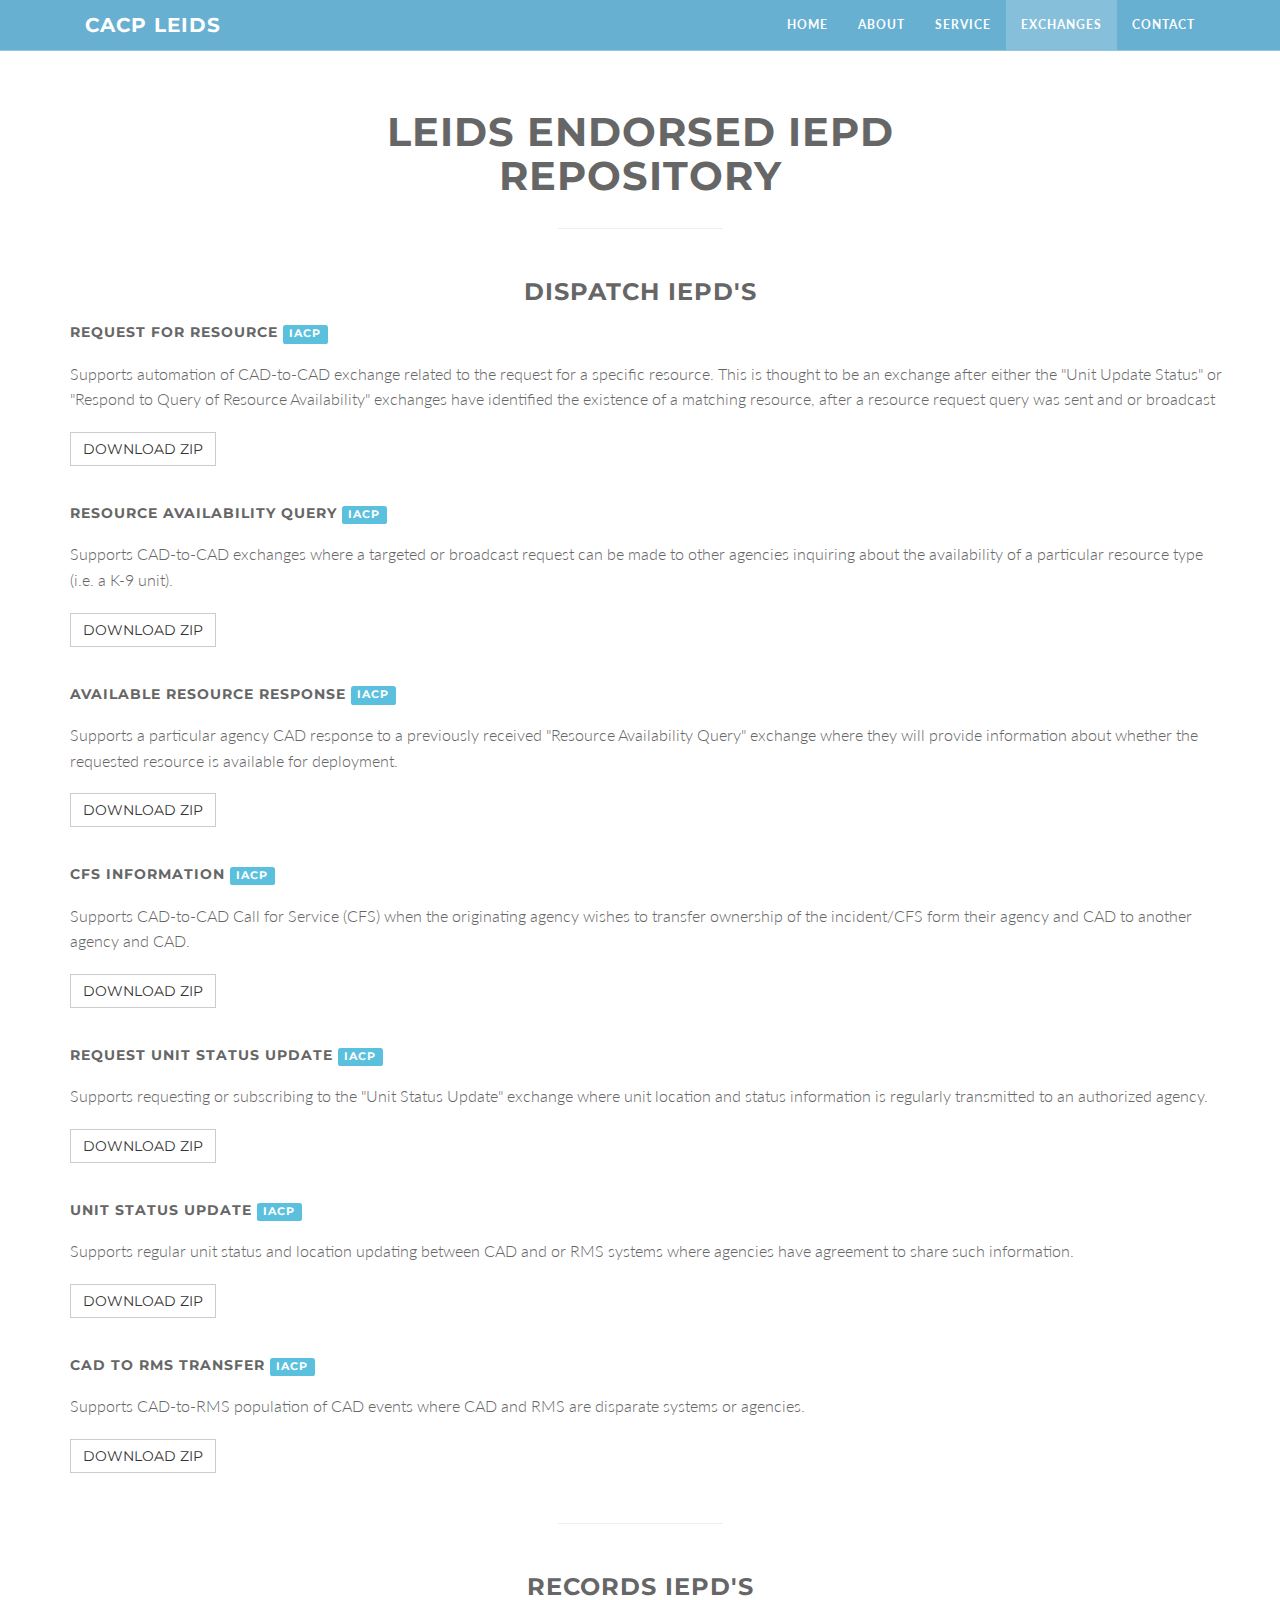
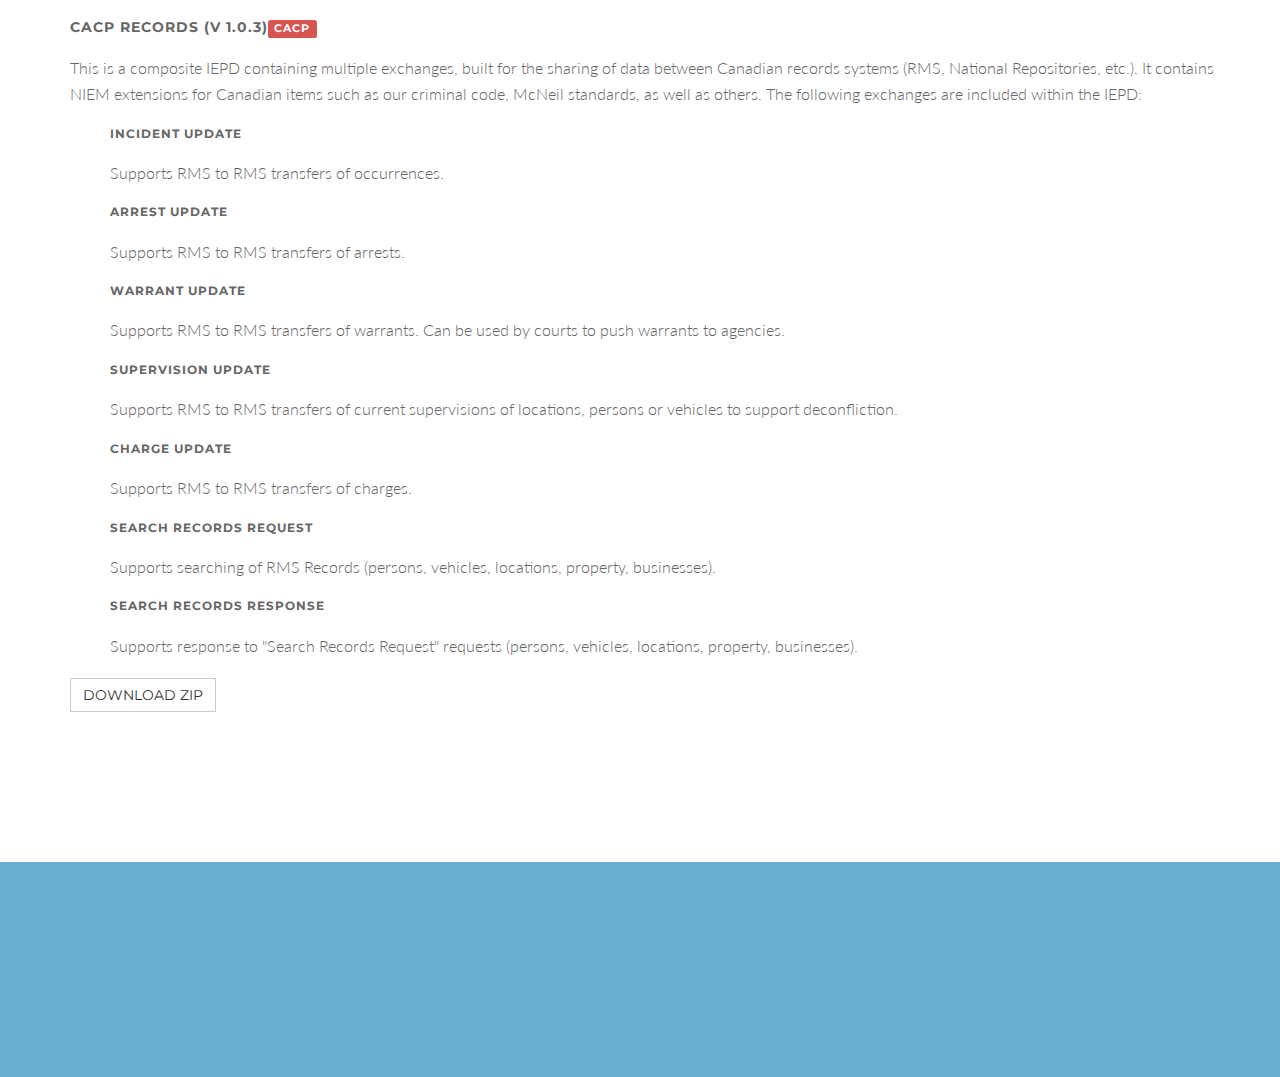
==== commit 2a7aa735: "update" ====
--- a/exchanges.html
+++ b/exchanges.html
@@ -185,7 +185,7 @@
 					</div>
 					</div>
 				</div>
-                <div class="text-light">&copy;2014 Faction Four Systems Inc.</div>
+                
 			</div>	
 		</div>
 	</footer>
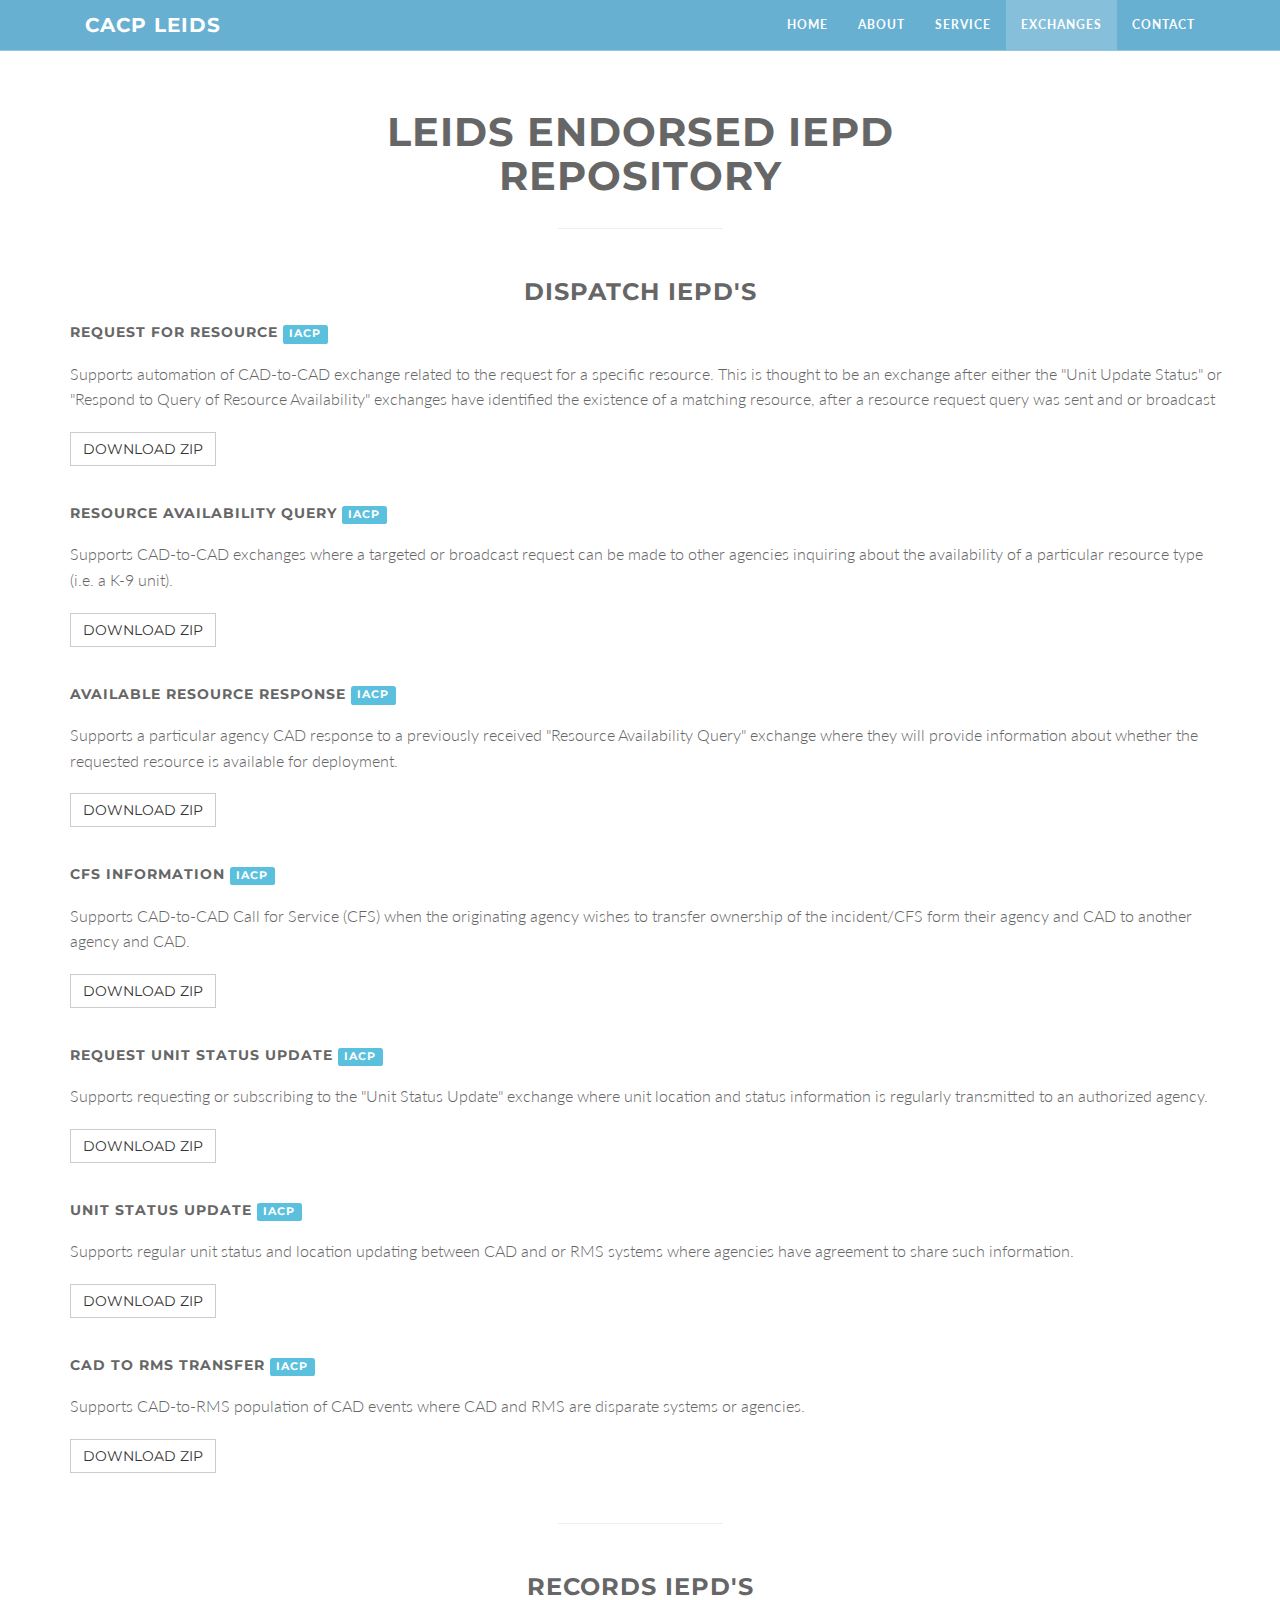
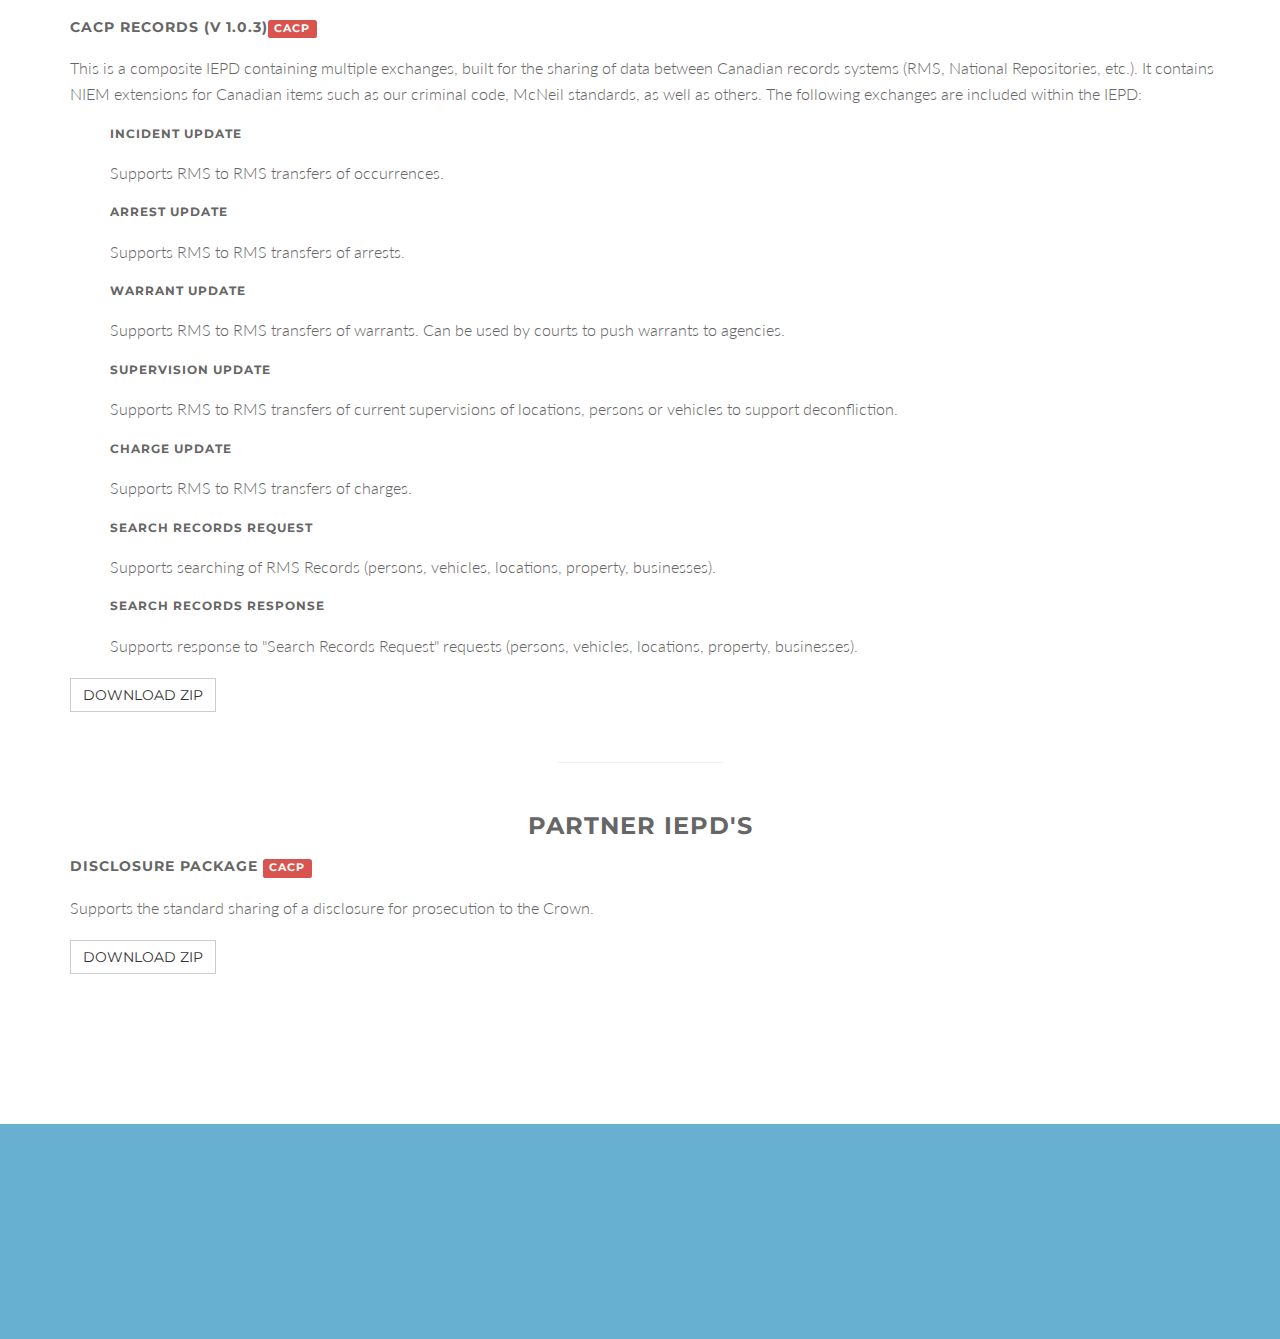
==== commit 6f143fd3: "Update exchanges.html" ====
--- a/exchanges.html
+++ b/exchanges.html
@@ -14,18 +14,18 @@
 
     <!-- Fonts -->
     <link href="font-awesome/css/font-awesome.min.css" rel="stylesheet" type="text/css">
-	<link href="css/animate.css" rel="stylesheet" />
+    <link href="css/animate.css" rel="stylesheet" />
     <!-- Squad theme CSS -->
     <link href="css/style.css" rel="stylesheet">
-	<link href="color/default.css" rel="stylesheet">
+    <link href="color/default.css" rel="stylesheet">
 
 </head>
 
 <body id="page-top" data-spy="scroll" data-target=".navbar-custom">
-	<!-- Preloader -->
-	<div id="preloader">
-	  <div id="load"></div>
-	</div>
+    <!-- Preloader -->
+    <div id="preloader">
+        <div id="load"></div>
+    </div>
 
     <nav class="navbar-custom navbar-fixed-top top-nav-collapse" role="navigation">
         <div class="container">
@@ -40,162 +40,177 @@
 
             <!-- Collect the nav links, forms, and other content for toggling -->
             <div class="collapse navbar-collapse navbar-right navbar-main-collapse">
-      <ul class="nav navbar-nav">
-        <li><a href="index.html#intro">Home</a></li>
-        <li><a href="index.html#about">About</a></li>
-		<li><a href="index.html#service">Service</a></li>
-        <li class="active"><a href="index.html#exchange">Exchanges</a></li>
-		<li><a href="index.html#contact">Contact</a></li>
-      </ul>
+                <ul class="nav navbar-nav">
+                    <li><a href="index.html#intro">Home</a></li>
+                    <li><a href="index.html#about">About</a></li>
+                    <li><a href="index.html#service">Service</a></li>
+                    <li class="active"><a href="index.html#exchange">Exchanges</a></li>
+                    <li><a href="index.html#contact">Contact</a></li>
+                </ul>
             </div>
             <!-- /.navbar-collapse -->
         </div>
         <!-- /.container -->
     </nav>
 
-	<!-- Section: about -->
+    <!-- Section: about -->
     <section id="exchanges" class="home-section text-center">
-		<div class="heading-about">
-			<div class="container">
-			<div class="row">
-				<div class="col-lg-8 col-lg-offset-2">
-					<div class="wow bounceInDown" data-wow-delay="0.4s">
-					<div class="section-heading">
-					<h2>LEIDS ENDORSED IEPD REPOSITORY</h2>
-					</div>
-				</div>
-			</div>
-			</div>
-
-
+        <div class="heading-about">
+            <div class="container">
+                <div class="row">
+                    <div class="col-lg-8 col-lg-offset-2">
+                        <div class="wow bounceInDown" data-wow-delay="0.4s">
+                            <div class="section-heading">
+                                <h2>LEIDS ENDORSED IEPD REPOSITORY</h2>
+                            </div>
+                        </div>
+                    </div>
+                </div>
+
+
+                <div class="row">
+                    <div class="col-lg-2 col-lg-offset-5">
+                        <hr class="marginbot-50">
+                    </div>
+                    <div class="col-lg-12">
+                        <h3>Dispatch IEPD's</h3>
+                        <div class="row company-social">
+                            <h5>Request for Resource <span class="label label-info">IACP</span></h5>
+                            <p>Supports automation of CAD-to-CAD exchange related to the request for a specific resource. This is thought to be an exchange after either the "Unit Update Status" or "Respond to Query of Resource Availability" exchanges have identified the existence of a matching resource, after a resource request query was sent and or broadcast</p>
+                            <button type="button" onclick="location.href='http://www.theiacp.org/Portals/0/pdfs/IEPDs/Request%20For%20Resource.zip'" class="btn btn-default" aria-label="Left Align">Download ZIP</button>
+
+                        </div>
+
+                        <div class="row company-social">
+                            <h5>Resource Availability Query <span class="label label-info">IACP</span></h5>
+                            <p>Supports CAD-to-CAD exchanges where a targeted or broadcast request can be made to other agencies inquiring about the availability of a particular resource type (i.e. a K-9 unit).</p>
+
+                            <button type="button" onclick="location.href='http://www.theiacp.org/Portals/0/pdfs/IEPDs/Resource%20Availability%20Query.zip'" class="btn btn-default" aria-label="Left Align">Download ZIP</button>
+                        </div>
+
+                        <div class="row company-social">
+                            <h5>Available Resource Response <span class="label label-info">IACP</span></h5>
+                            <p>Supports a particular agency CAD response to a previously received "Resource Availability Query" exchange where they will provide information about whether the requested resource is available for deployment.</p>
+
+                            <button type="button" onclick="location.href='http://www.theiacp.org/Portals/0/pdfs/IEPDs/Available%20Resource%20Response.zip'" class="btn btn-default" aria-label="Left Align">Download ZIP</button>
+                        </div>
+
+                        <div class="row company-social">
+                            <h5>CFS Information <span class="label label-info">IACP</span></h5>
+                            <p>Supports CAD-to-CAD Call for Service (CFS) when the originating agency wishes to transfer ownership of the incident/CFS form their agency and CAD to another agency and CAD.</p>
+
+                            <button type="button" onclick="location.href='http://www.theiacp.org/Portals/0/pdfs/IEPDs/Detailed%20CFS%20Information.zip'" class="btn btn-default" aria-label="Left Align">Download ZIP</button>
+                        </div>
+
+                        <div class="row company-social">
+                            <h5>Request Unit Status Update <span class="label label-info">IACP</span></h5>
+                            <p>Supports requesting or subscribing to the "Unit Status Update" exchange where unit location and status information is regularly transmitted to an authorized agency.</p>
+
+                            <button type="button" onclick="location.href='http://www.theiacp.org/Portals/0/pdfs/IEPDs/Request%20Unit%20Status%20Update.zip'" class="btn btn-default" aria-label="Left Align">Download ZIP</button>
+                        </div>
+
+
+                        <div class="row company-social">
+                            <h5>Unit Status Update <span class="label label-info">IACP</span></h5>
+                            <p>Supports regular unit status and location updating between CAD and or RMS systems where agencies have agreement to share such information.</p>
+
+                            <button type="button" onclick="location.href='http://www.theiacp.org/Portals/0/pdfs/IEPDs/Unit%20Status%20Update.zip'" class="btn btn-default" aria-label="Left Align">Download ZIP</button>
+                        </div>
+
+                        <div class="row company-social">
+                            <h5>CAD to RMS Transfer <span class="label label-info">IACP</span></h5>
+                            <p>Supports CAD-to-RMS population of CAD events where CAD and RMS are disparate systems or agencies.</p>
+
+                            <button type="button" onclick="location.href='http://www.theiacp.org/Portals/0/pdfs/IEPDs/CAD%20To%20RMS%20Transfer.zip'" class="btn btn-default" aria-label="Left Align">Download ZIP</button>
+                        </div>
+                    </div>
+                </div>
+                <div class="row">
+                    <div class="col-lg-2 col-lg-offset-5">
+                        <hr class="marginbot-50">
+                    </div>
+                    <div class="col-lg-12">
+                        <h3>Records IEPD's</h3>
+                        <div class="row company-social">
+                            <h5>CACP Records (v 1.0.3)<span class="label label-danger">CACP</span></h5>
+                            <p>This is a composite IEPD containing multiple exchanges, built for the sharing of data between Canadian records systems (RMS, National Repositories, etc.).  It contains NIEM extensions for Canadian items such as our criminal code, McNeil standards, as well as others.  The following exchanges are included within the IEPD:</p>
+                            <ul>
+                                <li>
+                                    <h6>Incident Update</h6>
+                                    <p>Supports RMS to RMS transfers of occurrences.</p>
+                                </li>
+                                <li>
+                                    <h6>Arrest Update</h6>
+                                    <p>Supports RMS to RMS transfers of arrests.</p>
+                                </li>
+                                <li>
+                                    <h6>Warrant Update</h6>
+                                    <p>Supports RMS to RMS transfers of warrants.  Can be used by courts to push warrants to agencies.</p>
+                                </li>
+                                <li>
+                                    <h6>Supervision Update</h6>
+                                    <p>Supports RMS to RMS transfers of current supervisions of locations, persons or vehicles to support deconfliction.</p>
+                                </li>
+                                <li>
+                                    <h6>Charge Update</h6>
+                                    <p>Supports RMS to RMS transfers of charges.</p>
+                                </li>
+                                <li>
+                                    <h6>Search Records Request</h6>
+                                    <p>Supports searching of RMS Records (persons, vehicles, locations, property, businesses).</p>
+                                </li>
+                                <li>
+                                    <h6>Search Records Response</h6>
+                                    <p>Supports response to "Search Records Request" requests (persons, vehicles, locations, property, businesses).</p>
+                                </li>
+                            </ul>
+                            <button type="button" onclick="location.href='https://drive.google.com/file/d/0B40bJztPO7pFWmhOZzgyNURwVm8/view?usp=sharing'" class="btn btn-default" aria-label="Left Align">Download ZIP</button>
+                        </div>
+                    </div>
+                </div>
+                <div class="row">
+                    <div class="col-lg-2 col-lg-offset-5">
+                        <hr class="marginbot-50">
+                    </div>
+                    <div class="col-lg-12">
+                        <h3>Partner IEPD's</h3>
+                        <div class="row company-social">
+                            <h5>Disclosure Package <span class="label label-danger">CACP</span></h5>
+                            <p>Supports the standard sharing of a disclosure for prosecution to the Crown.</p>
+                            <button type="button" onclick="location.href = 'https://drive.google.com/open?id=0B40bJztPO7pFd0puTjFfdlBVeE0'" class="btn btn-default" aria-label="Left Align">Download ZIP</button>
+
+                        </div>
+
+                    </div>
+                </div>
+            </div>
+        </div>
+    </section>
+    <!-- /Section: contact -->
+
+    <footer>
+        <div class="container">
             <div class="row">
-                <div class="col-lg-2 col-lg-offset-5">
-                    <hr class="marginbot-50">
-                </div>
-            <div class="col-lg-12">
-            <h3>Dispatch IEPD's</h3>
-            <div class="row company-social">
-                <h5>Request for Resource <span class="label label-info">IACP</span></h5>
-                <p>Supports automation of CAD-to-CAD exchange related to the request for a specific resource. This is thought to be an exchange after either the "Unit Update Status" or "Respond to Query of Resource Availability" exchanges have identified the existence of a matching resource, after a resource request query was sent and or broadcast</p>
-                <button type="button" onclick="location.href='http://www.theiacp.org/Portals/0/pdfs/IEPDs/Request%20For%20Resource.zip'" class="btn btn-default" aria-label="Left Align">Download ZIP</button>
-            
-            </div>
-
-            <div class="row company-social">
-                <h5>Resource Availability Query <span class="label label-info">IACP</span></h5>
-                <p>Supports CAD-to-CAD exchanges where a targeted or broadcast request can be made to other agencies inquiring about the availability of a particular resource type (i.e. a K-9 unit).</p>
-                
-                <button type="button" onclick="location.href='http://www.theiacp.org/Portals/0/pdfs/IEPDs/Resource%20Availability%20Query.zip'" class="btn btn-default" aria-label="Left Align">Download ZIP</button>
-            </div>
-            
-            <div class="row company-social">
-                <h5>Available Resource Response <span class="label label-info">IACP</span></h5>
-                <p>Supports a particular agency CAD response to a previously received "Resource Availability Query" exchange where they will provide information about whether the requested resource is available for deployment.</p>
-                
-                <button type="button" onclick="location.href='http://www.theiacp.org/Portals/0/pdfs/IEPDs/Available%20Resource%20Response.zip'" class="btn btn-default" aria-label="Left Align">Download ZIP</button>
-            </div>
-
-            <div class="row company-social">
-                <h5>CFS Information <span class="label label-info">IACP</span></h5>
-                <p>Supports CAD-to-CAD Call for Service (CFS) when the originating agency wishes to transfer ownership of the incident/CFS form their agency and CAD to another agency and CAD.</p>
-                
-                <button type="button" onclick="location.href='http://www.theiacp.org/Portals/0/pdfs/IEPDs/Detailed%20CFS%20Information.zip'" class="btn btn-default" aria-label="Left Align">Download ZIP</button>
-            </div>
-
-            <div class="row company-social">
-                <h5>Request Unit Status Update <span class="label label-info">IACP</span></h5>
-                <p>Supports requesting or subscribing to the "Unit Status Update" exchange where unit location and status information is regularly transmitted to an authorized agency.</p>
-                
-                <button type="button" onclick="location.href='http://www.theiacp.org/Portals/0/pdfs/IEPDs/Request%20Unit%20Status%20Update.zip'" class="btn btn-default" aria-label="Left Align">Download ZIP</button>
-            </div>
-
-            
-            <div class="row company-social">
-                <h5>Unit Status Update <span class="label label-info">IACP</span></h5>
-                <p>Supports regular unit status and location updating between CAD and or RMS systems where agencies have agreement to share such information.</p>
-                
-                <button type="button" onclick="location.href='http://www.theiacp.org/Portals/0/pdfs/IEPDs/Unit%20Status%20Update.zip'" class="btn btn-default" aria-label="Left Align">Download ZIP</button>
-            </div>
-
-            <div class="row company-social">
-                <h5>CAD to RMS Transfer <span class="label label-info">IACP</span></h5>
-                <p>Supports CAD-to-RMS population of CAD events where CAD and RMS are disparate systems or agencies.</p>
-                
-                <button type="button" onclick="location.href='http://www.theiacp.org/Portals/0/pdfs/IEPDs/CAD%20To%20RMS%20Transfer.zip'" class="btn btn-default" aria-label="Left Align">Download ZIP</button>
-            </div>
-            </div>
-            </div>
-            <div class="row">
-                <div class="col-lg-2 col-lg-offset-5">
-                    <hr class="marginbot-50">
-                </div>
-                <div class="col-lg-12">
-                <h3>Records IEPD's</h3>
-                <div class="row company-social">
-                    <h5>CACP Records (v 1.0.3)<span class="label label-danger">CACP</span></h5>
-                    <p>This is a composite IEPD containing multiple exchanges, built for the sharing of data between Canadian records systems (RMS, National Repositories, etc.).  It contains NIEM extensions for Canadian items such as our criminal code, McNeil standards, as well as others.  The following exchanges are included within the IEPD:</p>
-                    <ul>
-                        <li>
-                            <h6>Incident Update</h6>
-                             <p>Supports RMS to RMS transfers of occurrences.</p>
-                        </li>
-                        <li>
-                            <h6>Arrest Update</h6>
-                             <p>Supports RMS to RMS transfers of arrests.</p>
-                        </li>
-                        <li>
-                            <h6>Warrant Update</h6>
-                             <p>Supports RMS to RMS transfers of warrants.  Can be used by courts to push warrants to agencies.</p>
-                        </li>
-                        <li>
-                            <h6>Supervision Update</h6>
-                             <p>Supports RMS to RMS transfers of current supervisions of locations, persons or vehicles to support deconfliction.</p>
-                        </li>
-                        <li>
-                            <h6>Charge Update</h6>
-                             <p>Supports RMS to RMS transfers of charges.</p>
-                        </li>
-                        <li>
-                            <h6>Search Records Request</h6>
-                             <p>Supports searching of RMS Records (persons, vehicles, locations, property, businesses).</p>
-                        </li>
-                        <li>
-                            <h6>Search Records Response</h6>
-                             <p>Supports response to "Search Records Request" requests (persons, vehicles, locations, property, businesses).</p>
-                        </li>
-                    </ul>
-                    <button type="button" onclick="location.href='https://drive.google.com/file/d/0B40bJztPO7pFWmhOZzgyNURwVm8/view?usp=sharing'" class="btn btn-default" aria-label="Left Align">Download ZIP</button>
-                </div>
-            </div>	
-            </div>
-
-		</div>
-	</section>
-	<!-- /Section: contact -->
-
-	<footer>
-		<div class="container">
-			<div class="row">
-				<div class="col-md-12 col-lg-12">
-					<div class="wow shake" data-wow-delay="0.4s">
-					<div class="page-scroll marginbot-30">
-						<a href="#intro" id="totop" class="btn btn-circle">
-							<i class="fa fa-angle-double-up animated"></i>
-						</a>
-					</div>
-					</div>
-				</div>
-                
-			</div>	
-		</div>
-	</footer>
+                <div class="col-md-12 col-lg-12">
+                    <div class="wow shake" data-wow-delay="0.4s">
+                        <div class="page-scroll marginbot-30">
+                            <a href="#intro" id="totop" class="btn btn-circle">
+                                <i class="fa fa-angle-double-up animated"></i>
+                            </a>
+                        </div>
+                    </div>
+                </div>
+
+            </div>
+        </div>
+    </footer>
 
     <!-- Core JavaScript Files -->
     <script src="js/jquery.min.js"></script>
     <script src="js/bootstrap.min.js"></script>
-    <script src="js/jquery.easing.min.js"></script>	
-	<script src="js/jquery.scrollTo.js"></script>
-	<script src="js/wow.min.js"></script>
+    <script src="js/jquery.easing.min.js"></script>
+    <script src="js/jquery.scrollTo.js"></script>
+    <script src="js/wow.min.js"></script>
     <!-- Custom Theme JavaScript -->
     <script src="js/custom.js"></script>
 
